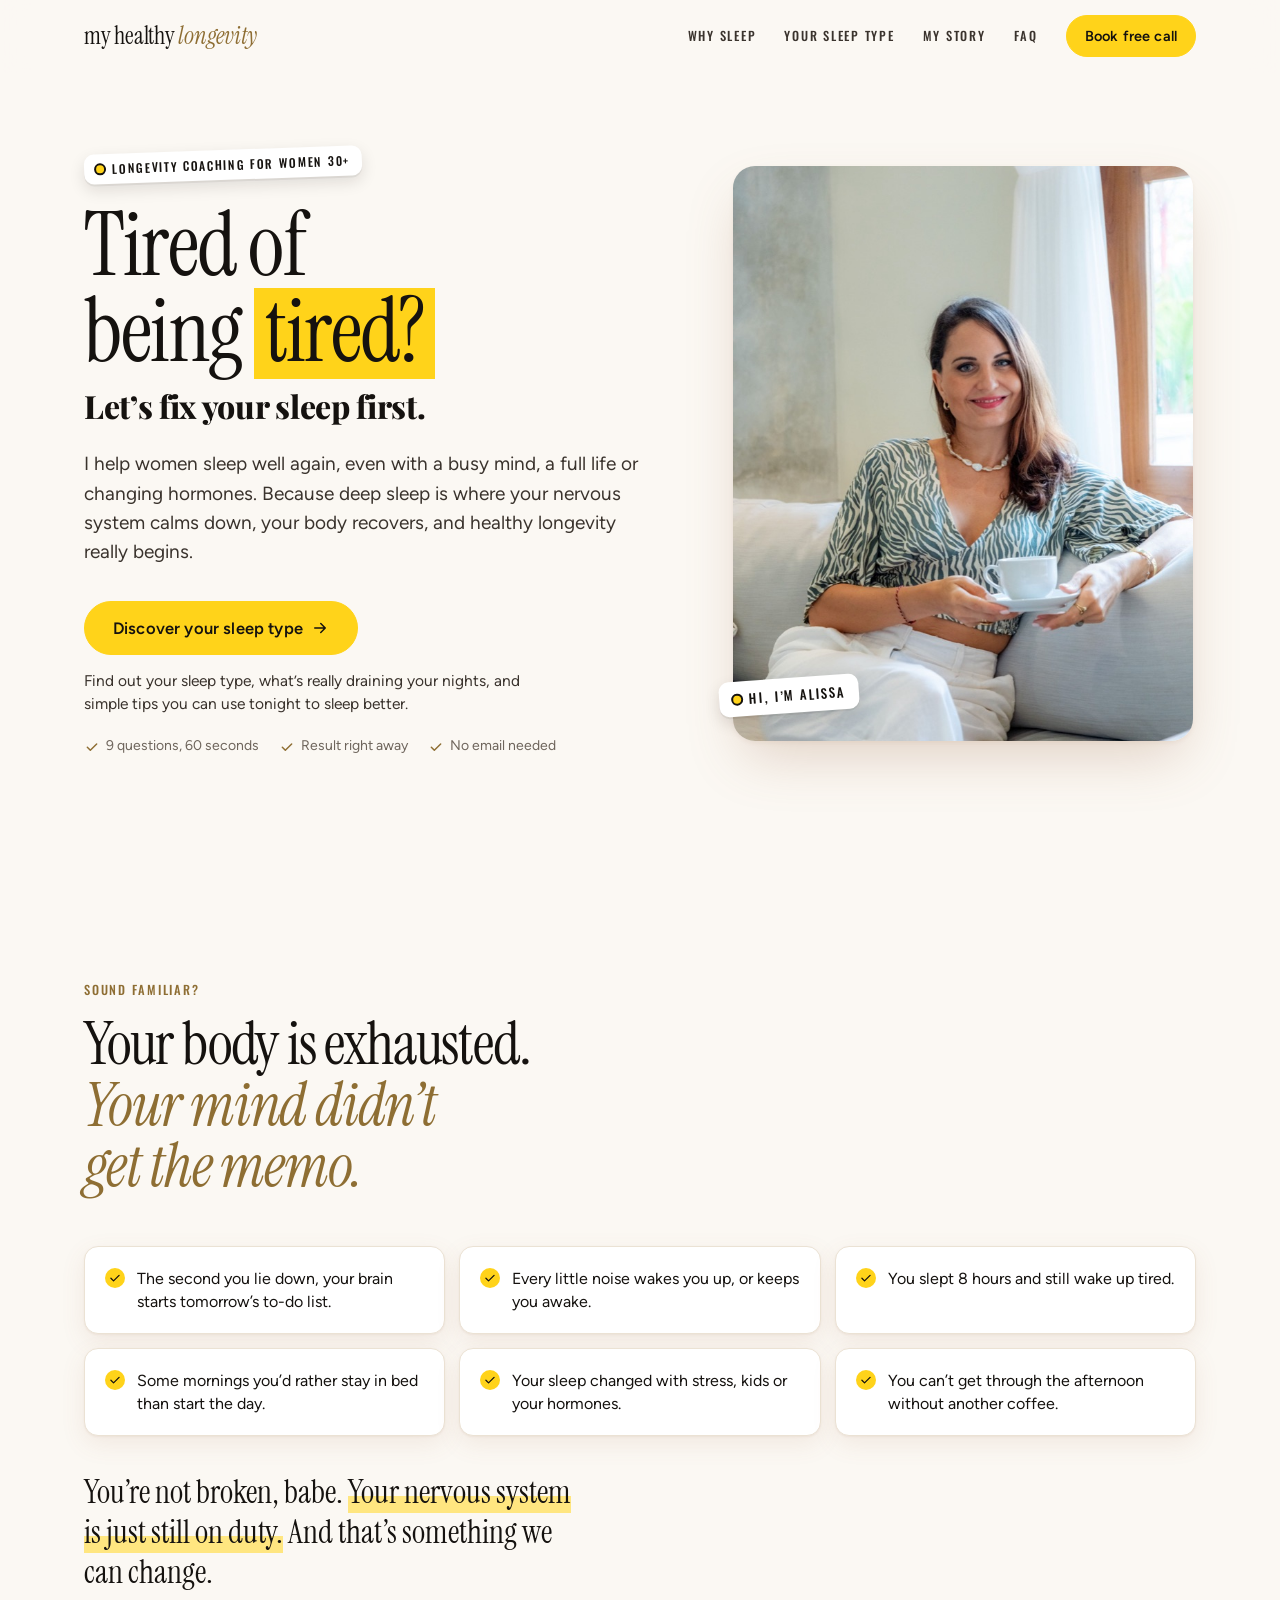
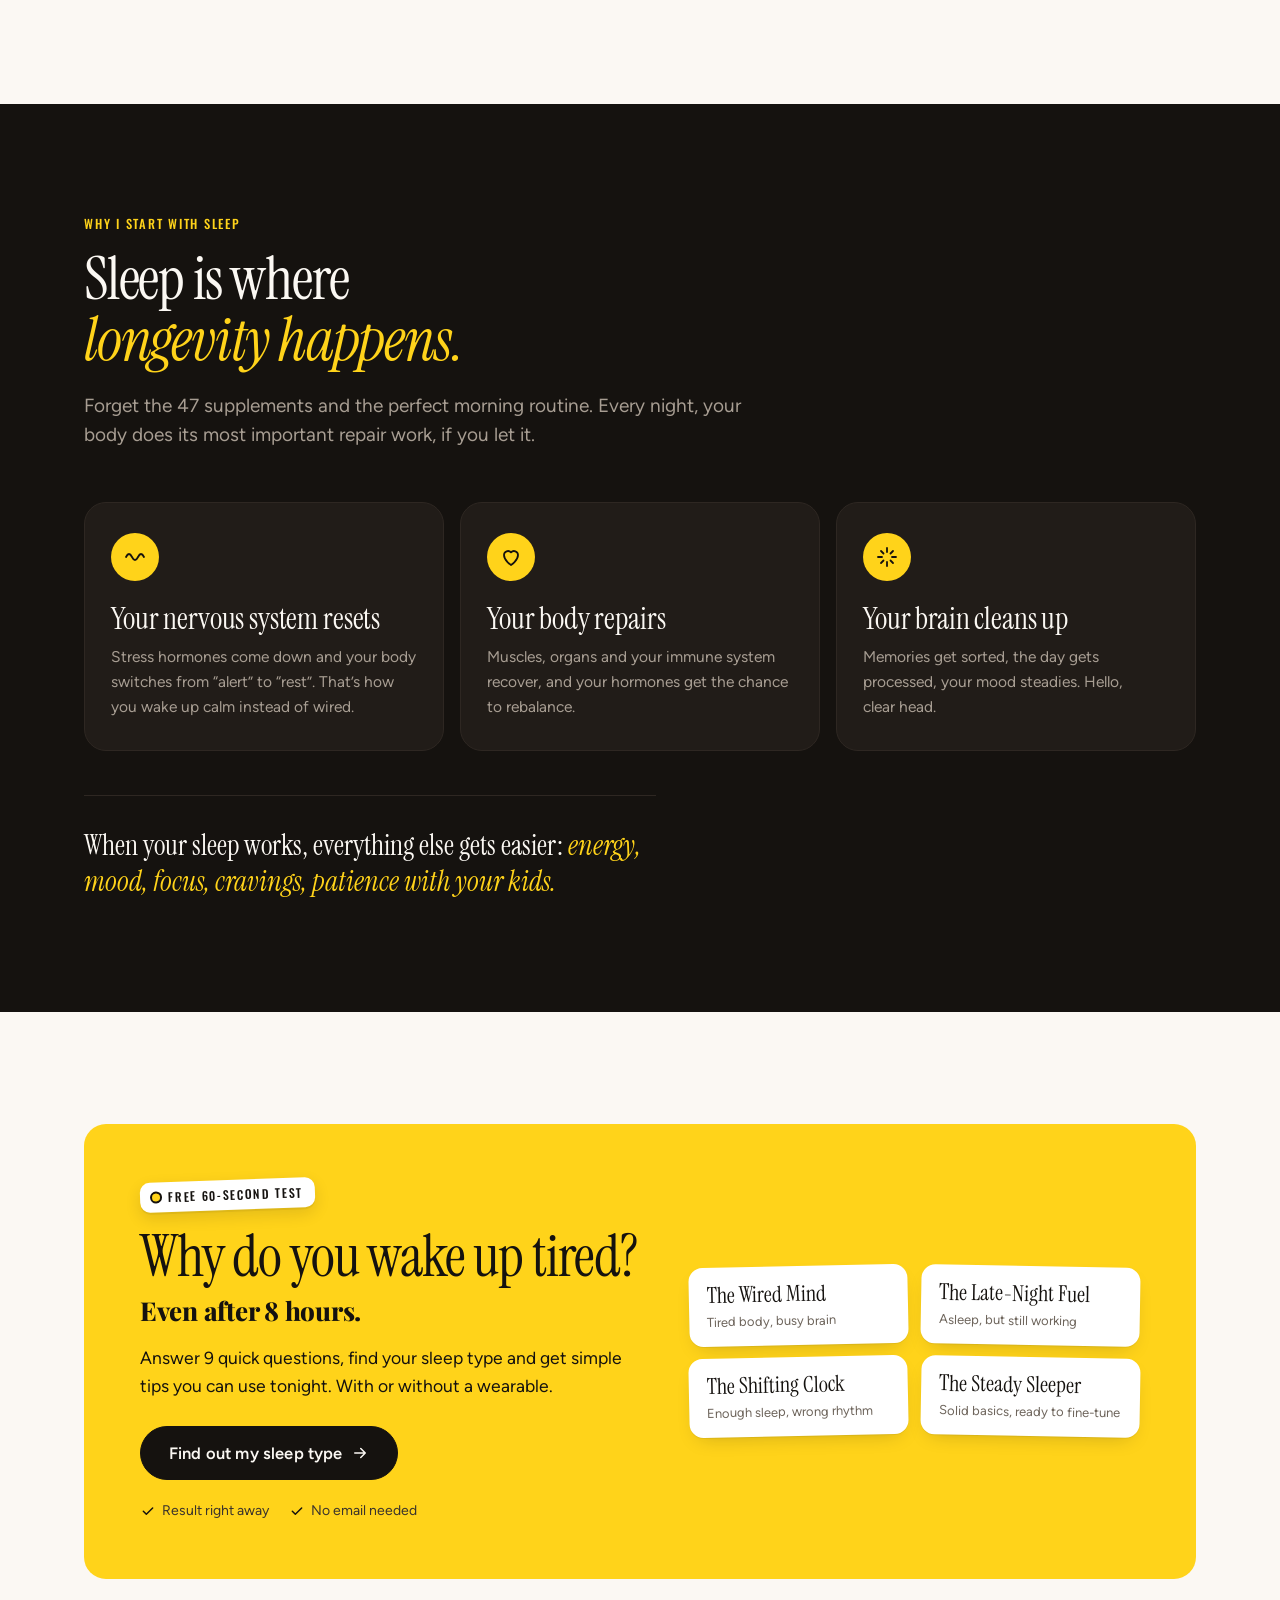
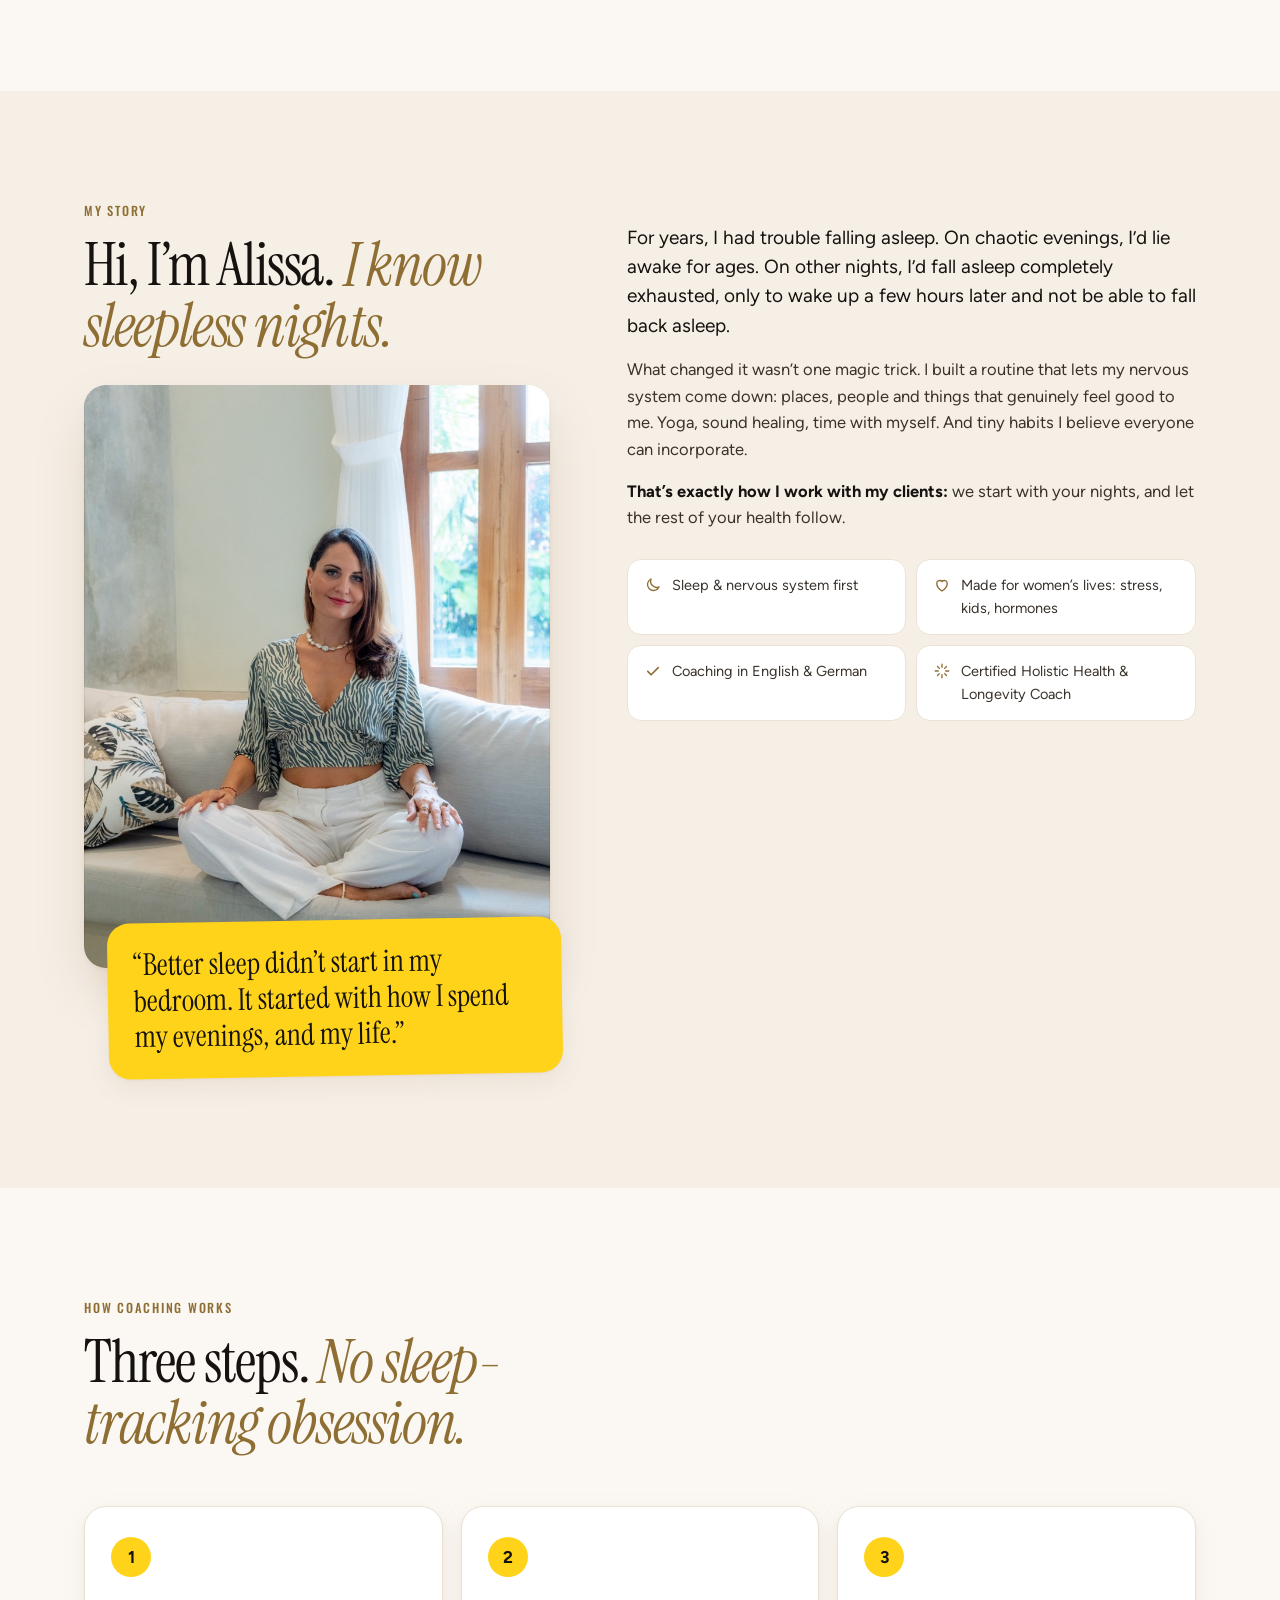
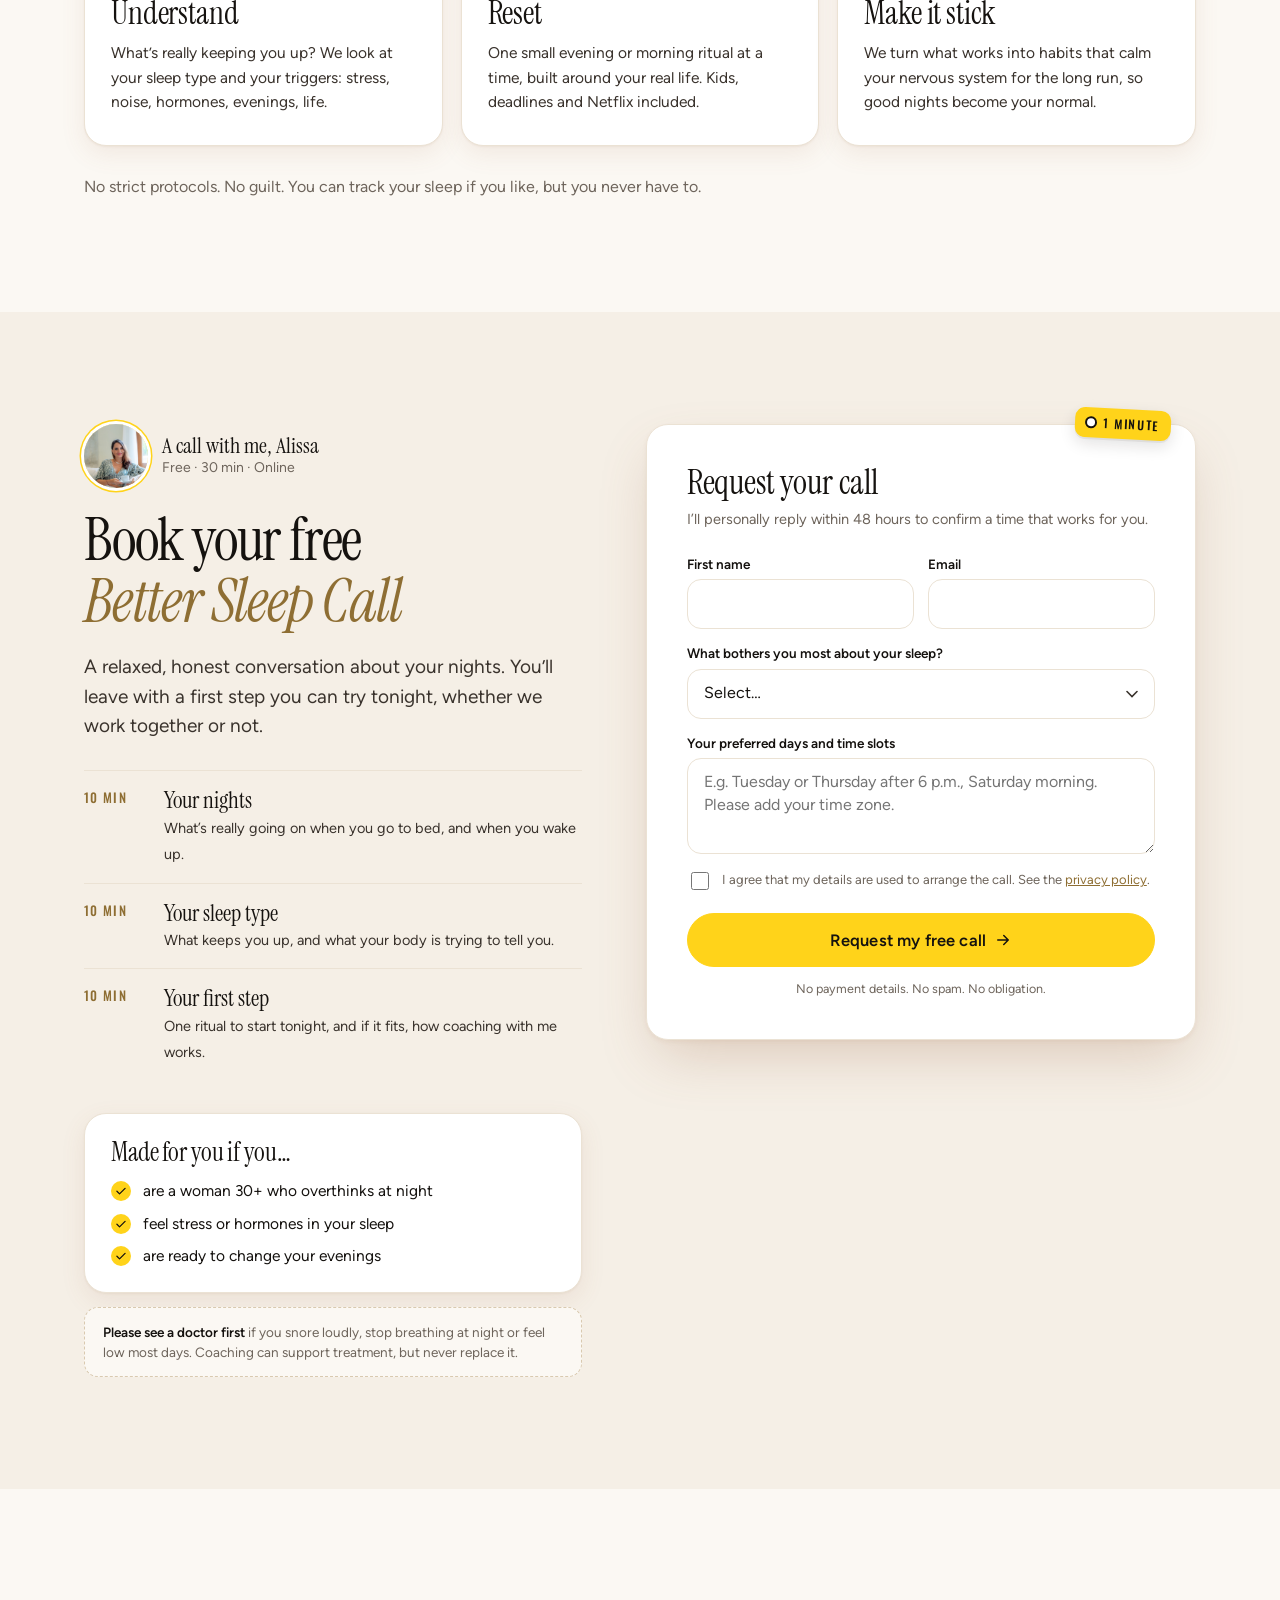
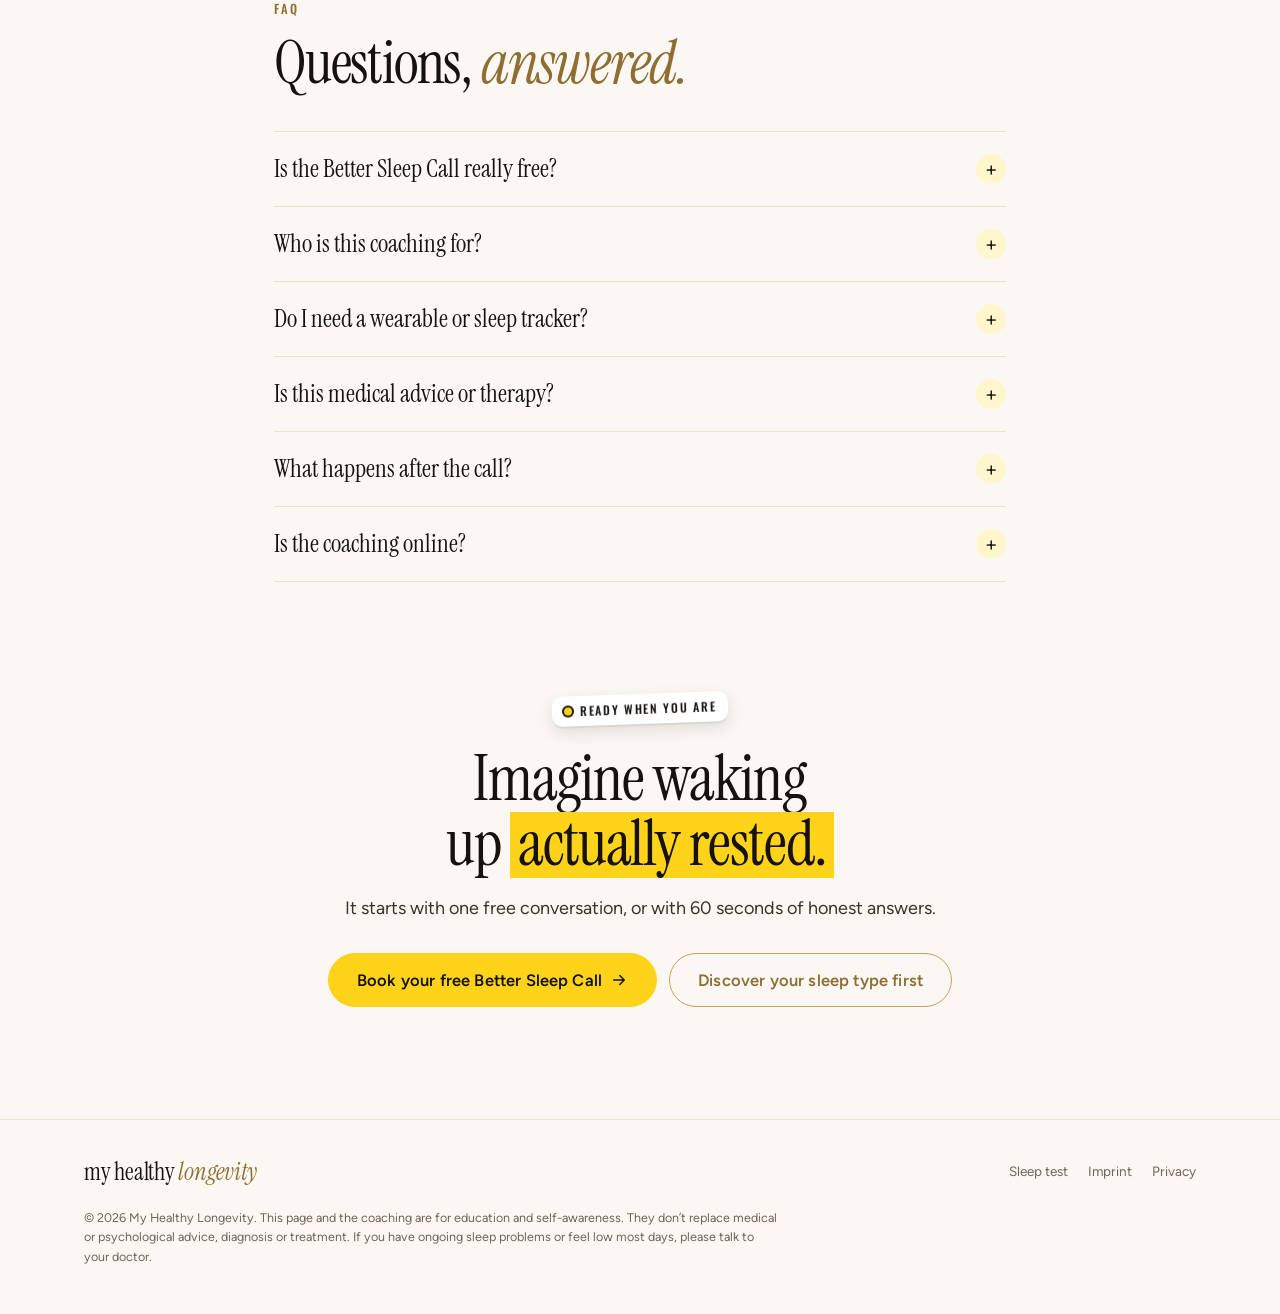
==== index.html @ 7316b8b3 "MHL landing page, sleep quiz and sleep resets Co-Authored-By: Claude Opus 5.5 <noreply@anthropic.com" ====
<!doctype html>
<html lang="en" class="no-js">
<head>
<meta charset="utf-8">
<meta name="viewport" content="width=device-width, initial-scale=1">
<title>Longevity Coaching for Women, Starting with Sleep | My Healthy Longevity</title>
<meta name="description" content="Longevity coaching for women 30+ who overthink, juggle too much or feel their hormones shifting. Calm your nervous system, sleep better, live longer. Book your free 30-minute Better Sleep Call.">
<meta property="og:title" content="Tired of being tired? | My Healthy Longevity">
<meta property="og:description" content="Longevity coaching for women 30+, starting with your sleep. Book your free Better Sleep Call or take the 60-second sleep test.">
<meta property="og:type" content="website">
<meta property="og:image" content="assets/quiz/alissa.jpg">
<meta name="theme-color" content="#FBF8F3">
<link rel="icon" type="image/png" href="assets/favicon-koralle.png">
<link rel="preload" href="assets/quiz/fonts/instrument-serif-latin-400-normal.woff2" as="font" type="font/woff2" crossorigin>
<link rel="preload" href="assets/quiz/fonts/figtree-latin-wght-normal.woff2" as="font" type="font/woff2" crossorigin>
<link rel="stylesheet" href="assets/styles.css?v=8">
<script>document.documentElement.classList.remove('no-js')</script>
</head>
<body>

<!-- Icon sprite -->
<svg width="0" height="0" style="position:absolute" aria-hidden="true">
  <symbol id="i-arrow" viewBox="0 0 24 24"><path d="M5 12h14M13 6l6 6-6 6" fill="none" stroke="currentColor" stroke-width="2" stroke-linecap="round" stroke-linejoin="round"/></symbol>
  <symbol id="i-check" viewBox="0 0 24 24"><path d="M5 12.5l4.5 4.5L19 7.5" fill="none" stroke="currentColor" stroke-width="2.2" stroke-linecap="round" stroke-linejoin="round"/></symbol>
  <symbol id="i-x" viewBox="0 0 24 24"><path d="M7 7l10 10M17 7L7 17" fill="none" stroke="currentColor" stroke-width="2" stroke-linecap="round"/></symbol>
  <symbol id="i-moon" viewBox="0 0 24 24"><path d="M20 14.5A8 8 0 019.5 4a8 8 0 1010.5 10.5z" fill="none" stroke="currentColor" stroke-width="1.8" stroke-linejoin="round"/></symbol>
  <symbol id="i-wave" viewBox="0 0 24 24"><path d="M3 12c2-4 4-4 6 0s4 4 6 0 4-4 6 0" fill="none" stroke="currentColor" stroke-width="1.8" stroke-linecap="round"/></symbol>
  <symbol id="i-heart" viewBox="0 0 24 24"><path d="M12 20s-7-4.4-7-10a4 4 0 017-2.6A4 4 0 0119 10c0 5.6-7 10-7 10z" fill="none" stroke="currentColor" stroke-width="1.8" stroke-linejoin="round"/></symbol>
  <symbol id="i-spark" viewBox="0 0 24 24"><path d="M12 3v4M12 17v4M3 12h4M17 12h4M6 6l2.5 2.5M15.5 15.5L18 18M18 6l-2.5 2.5M8.5 15.5L6 18" fill="none" stroke="currentColor" stroke-width="1.8" stroke-linecap="round"/></symbol>
</svg>

<a class="skip" href="#main">Skip to content</a>

<header class="header" id="top">
  <div class="container header-inner">
    <a class="wordmark" href="#top">my healthy <em>longevity</em></a>
    <nav class="nav" aria-label="Main">
      <a class="navlink" href="#why-sleep">Why sleep</a>
      <a class="navlink" href="#sleep-test">Your sleep type</a>
      <a class="navlink" href="#about">My story</a>
      <a class="navlink" href="#faq">FAQ</a>
      <a class="btn btn-accent btn-sm" href="#better-sleep-call">Book free call</a>
    </nav>
  </div>
</header>

<main id="main">

  <!-- ================= HERO ================= -->
  <section class="hero">
    <div class="container hero-grid">
      <div>
        <span class="sticker"><span class="dot" aria-hidden="true"></span>Longevity coaching for women 30+</span>
        <h1>Tired of being <span class="mark">tired?</span>
          <span class="aside">Let’s fix your sleep first.</span></h1>
        <p class="hero-sub">I help women sleep well again, even with a busy mind, a full life or changing hormones. Because deep sleep is where your nervous system calms down, your body recovers, and healthy longevity really begins.</p>
        <div class="hero-ctas">
          <a class="btn btn-accent" href="sleep-quiz.html" data-cta="hero-quiz">Discover your sleep type
            <svg aria-hidden="true"><use href="#i-arrow"/></svg></a>
        </div>
        <p class="hero-gets">Find out your sleep type, what’s really draining your nights, and simple tips you can use tonight to sleep better.</p>
        <div class="hero-meta">
          <span><svg aria-hidden="true"><use href="#i-check"/></svg>9 questions, 60 seconds</span>
          <span><svg aria-hidden="true"><use href="#i-check"/></svg>Result right away</span>
          <span><svg aria-hidden="true"><use href="#i-check"/></svg>No email needed</span>
        </div>
      </div>
      <figure class="hero-photo">
        <img src="assets/quiz/alissa.jpg" alt="Alissa, longevity coach, smiling on a sofa with a cup of coffee" width="666" height="1000">
        <span class="sticker"><span class="dot" aria-hidden="true"></span>Hi, I’m Alissa</span>
      </figure>
    </div>
  </section>

  <!-- ================= SOUND FAMILIAR ================= -->
  <section class="section familiar-section">
    <div class="container">
      <span class="kicker">Sound familiar?</span>
      <h2 class="section-title reveal">Your body is exhausted. <em>Your mind didn’t get the memo.</em></h2>
      <ul class="familiar">
        <li class="reveal"><svg aria-hidden="true"><use href="#i-check"/></svg>The second you lie down, your brain starts tomorrow’s to-do list.</li>
        <li class="reveal"><svg aria-hidden="true"><use href="#i-check"/></svg>Every little noise wakes you up, or keeps you awake.</li>
        <li class="reveal"><svg aria-hidden="true"><use href="#i-check"/></svg>You slept 8 hours and still wake up tired.</li>
        <li class="reveal"><svg aria-hidden="true"><use href="#i-check"/></svg>Some mornings you’d rather stay in bed than start the day.</li>
        <li class="reveal"><svg aria-hidden="true"><use href="#i-check"/></svg>Your sleep changed with stress, kids or your hormones.</li>
        <li class="reveal"><svg aria-hidden="true"><use href="#i-check"/></svg>You can’t get through the afternoon without another coffee.</li>
      </ul>
      <p class="familiar-note reveal">You’re not broken, babe. <strong>Your nervous system is just still on duty.</strong> And that’s something we can change.</p>
    </div>
  </section>

  <!-- ================= WHY SLEEP ================= -->
  <section class="section method" id="why-sleep">
    <div class="container">
      <span class="kicker">Why I start with sleep</span>
      <h2 class="section-title reveal">Sleep is where <em>longevity happens.</em></h2>
      <p class="section-lead reveal">Forget the 47 supplements and the perfect morning routine. Every night, your body does its most important repair work, if you let it.</p>
      <div class="why-grid">
        <div class="why reveal">
          <div class="why-icon"><svg aria-hidden="true"><use href="#i-wave"/></svg></div>
          <h3>Your nervous system resets</h3>
          <p>Stress hormones come down and your body switches from “alert” to “rest”. That’s how you wake up calm instead of wired.</p>
        </div>
        <div class="why reveal">
          <div class="why-icon"><svg aria-hidden="true"><use href="#i-heart"/></svg></div>
          <h3>Your body repairs</h3>
          <p>Muscles, organs and your immune system recover, and your hormones get the chance to rebalance.</p>
        </div>
        <div class="why reveal">
          <div class="why-icon"><svg aria-hidden="true"><use href="#i-spark"/></svg></div>
          <h3>Your brain cleans up</h3>
          <p>Memories get sorted, the day gets processed, your mood steadies. Hello, clear head.</p>
        </div>
      </div>
      <p class="why-foot reveal">When your sleep works, everything else gets easier: <span>energy, mood, focus, cravings, patience with your kids.</span></p>
    </div>
  </section>

  <!-- ================= SLEEP TEST ================= -->
  <section class="section quiz-band" id="sleep-test">
    <div class="container">
      <div class="quiz-card reveal">
        <div>
          <span class="sticker"><span class="dot" aria-hidden="true"></span>Free 60-second test</span>
          <h2>Why do you wake up tired?
            <span class="aside">Even after 8 hours.</span></h2>
          <p class="lead">Answer 9 quick questions, find your sleep type and get simple tips you can use tonight. With or without a wearable.</p>
          <div class="hero-ctas">
            <a class="btn" href="sleep-quiz.html" data-cta="landing-quiz">Find out my sleep type
              <svg aria-hidden="true"><use href="#i-arrow"/></svg></a>
          </div>
          <div class="hero-meta">
            <span><svg aria-hidden="true"><use href="#i-check"/></svg>Result right away</span>
            <span><svg aria-hidden="true"><use href="#i-check"/></svg>No email needed</span>
          </div>
        </div>
        <div class="quiz-types" aria-label="The four sleep types">
          <div>The Wired Mind<small>Tired body, busy brain</small></div>
          <div>The Late-Night Fuel<small>Asleep, but still working</small></div>
          <div>The Shifting Clock<small>Enough sleep, wrong rhythm</small></div>
          <div>The Steady Sleeper<small>Solid basics, ready to fine-tune</small></div>
        </div>
      </div>
    </div>
  </section>

  <!-- ================= STORY ================= -->
  <section class="section about" id="about">
    <div class="container story-grid">
      <div class="story-head reveal">
        <span class="kicker">My story</span>
        <h2 class="section-title">Hi, I’m Alissa. <em>I know sleepless nights.</em></h2>
        <figure class="story-photo">
          <img src="assets/quiz/alissa-sofa.jpg" alt="Alissa sitting cross-legged on a light sofa by the window" width="800" height="1200" loading="lazy">
        </figure>
        <blockquote class="story-quote">“Better sleep didn’t start in my bedroom. It started with how I spend my evenings, and my life.”</blockquote>
      </div>
      <div class="story-body reveal">
        <p class="lead">For years, I had trouble falling asleep. On chaotic evenings, I’d lie awake for ages. On other nights, I’d fall asleep completely exhausted, only to wake up a few hours later and not be able to fall back asleep.</p>
        <p>What changed it wasn’t one magic trick. I built a routine that lets my nervous system come down: places, people and things that genuinely feel good to me. Yoga, sound healing, time with myself. And tiny habits I believe everyone can incorporate.</p>
        <p><strong>That’s exactly how I work with my clients:</strong> we start with your nights, and let the rest of your health follow.</p>
        <ul class="creds">
          <li><svg aria-hidden="true"><use href="#i-moon"/></svg>Sleep &amp; nervous system first</li>
          <li><svg aria-hidden="true"><use href="#i-heart"/></svg>Made for women’s lives: stress, kids, hormones</li>
          <li><svg aria-hidden="true"><use href="#i-check"/></svg>Coaching in English &amp; German</li>
          <li><svg aria-hidden="true"><use href="#i-spark"/></svg>Certified Holistic Health &amp; Longevity Coach</li>
        </ul>
      </div>
    </div>
  </section>

  <!-- ================= HOW IT WORKS ================= -->
  <section class="section" id="how">
    <div class="container">
      <span class="kicker">How coaching works</span>
      <h2 class="section-title reveal">Three steps. <em>No sleep-tracking obsession.</em></h2>
      <div class="how-grid">
        <div class="how reveal">
          <span class="how-num">1</span>
          <h3>Understand</h3>
          <p>What’s really keeping you up? We look at your sleep type and your triggers: stress, noise, hormones, evenings, life.</p>
        </div>
        <div class="how reveal">
          <span class="how-num">2</span>
          <h3>Reset</h3>
          <p>One small evening or morning ritual at a time, built around your real life. Kids, deadlines and Netflix included.</p>
        </div>
        <div class="how reveal">
          <span class="how-num">3</span>
          <h3>Make it stick</h3>
          <p>We turn what works into habits that calm your nervous system for the long run, so good nights become your normal.</p>
        </div>
      </div>
      <p class="how-note reveal">No strict protocols. No guilt. You can track your sleep if you like, but you never have to.</p>
    </div>
  </section>

  <!-- ================= BETTER SLEEP CALL ================= -->
  <section class="section call" id="better-sleep-call">
    <div class="container call-grid">
      <div>
        <div class="call-host">
          <img src="assets/quiz/alissa.jpg" alt="" width="64" height="64" loading="lazy">
          <span><b>A call with me, Alissa</b>Free · 30 min · Online</span>
        </div>
        <h2 class="section-title">Book your free <em>Better Sleep Call</em></h2>
        <p class="section-lead">A relaxed, honest conversation about your nights. You’ll leave with a first step you can try tonight, whether we work together or not.</p>

        <ol class="agenda">
          <li><b>10 min</b><div><strong>Your nights</strong><span>What’s really going on when you go to bed, and when you wake up.</span></div></li>
          <li><b>10 min</b><div><strong>Your sleep type</strong><span>What keeps you up, and what your body is trying to tell you.</span></div></li>
          <li><b>10 min</b><div><strong>Your first step</strong><span>One ritual to start tonight, and if it fits, how coaching with me works.</span></div></li>
        </ol>

        <div class="fit">
          <div class="fit-card">
            <h4>Made for you if you…</h4>
            <ul>
              <li><svg aria-hidden="true"><use href="#i-check"/></svg>are a woman 30+ who overthinks at night</li>
              <li><svg aria-hidden="true"><use href="#i-check"/></svg>feel stress or hormones in your sleep</li>
              <li><svg aria-hidden="true"><use href="#i-check"/></svg>are ready to change your evenings</li>
            </ul>
          </div>
          <p class="fit-note"><strong>Please see a doctor first</strong> if you snore loudly, stop breathing at night or feel low most days. Coaching can support treatment, but never replace it.</p>
        </div>
      </div>

      <div class="form-card">
        <span class="sticker"><span class="dot" aria-hidden="true"></span>1 minute</span>
        <h3>Request your call</h3>
        <p>I’ll personally reply within 48 hours to confirm a time that works for you.</p>
        <form name="better-sleep-call" method="POST" action="thanks.html" data-netlify="true" netlify-honeypot="bot-field" id="call-form">
          <input type="hidden" name="form-name" value="better-sleep-call">
          <p class="hp"><label>Don’t fill this out: <input name="bot-field"></label></p>
          <div class="row2">
            <div class="field"><label for="cf-name">First name</label><input id="cf-name" type="text" name="name" autocomplete="given-name" required></div>
            <div class="field"><label for="cf-email">Email</label><input id="cf-email" type="email" name="email" autocomplete="email" required></div>
          </div>
          <div class="field">
            <label for="cf-issue">What bothers you most about your sleep?</label>
            <select id="cf-issue" name="sleep_issue" required>
              <option value="" disabled selected>Select…</option>
              <option>My mind won’t switch off</option>
              <option>It takes me ages to fall asleep</option>
              <option>I wake up at night</option>
              <option>Noises wake me up</option>
              <option>I sleep a lot but still feel tired</option>
              <option>My sleep changed with my hormones</option>
              <option>Something else</option>
            </select>
          </div>
          <div class="field sleep-type-field" id="cf-type-wrap" hidden>
            <label for="cf-type">Your sleep type (from the test)</label>
            <input id="cf-type" type="text" name="sleep_type" readonly>
          </div>
          <div class="field">
            <label for="cf-times">Your preferred days and time slots</label>
            <textarea id="cf-times" name="preferred_times" rows="3" required placeholder="E.g. Tuesday or Thursday after 6 p.m., Saturday morning. Please add your time zone."></textarea>
          </div>
          <label class="consent"><input type="checkbox" name="privacy" required>
            <span>I agree that my details are used to arrange the call. See the <a href="https://YOUR-DOMAIN/datenschutz.html" target="_blank" rel="noopener">privacy policy</a>.</span></label>
          <button class="btn btn-accent" type="submit" data-cta="form-submit">Request my free call
            <svg aria-hidden="true"><use href="#i-arrow"/></svg></button>
          <p class="form-note">No payment details. No spam. No obligation.</p>
        </form>
      </div>
    </div>
  </section>

  <!-- ================= FAQ ================= -->
  <section class="section" id="faq">
    <div class="container narrow">
      <span class="kicker">FAQ</span>
      <h2 class="section-title">Questions, <em>answered.</em></h2>
      <div class="faq-list">
        <details>
          <summary>Is the Better Sleep Call really free?</summary>
          <p>Yes. 30 minutes, free and without obligation. It’s for both of us to see whether working together makes sense. Either way, you’ll leave with a first step for tonight.</p>
        </details>
        <details>
          <summary>Who is this coaching for?</summary>
          <p>For women 30+ whose sleep suffers from overthinking, stress, a full life with kids and work, or changing hormones, for example in perimenopause. If you lie awake, wake up tired or can’t switch off, you’re in the right place.</p>
        </details>
        <details>
          <summary>Do I need a wearable or sleep tracker?</summary>
          <p>No. If you already track your sleep, we can use that data. If not, how you feel in the morning is all we need.</p>
        </details>
        <details>
          <summary>Is this medical advice or therapy?</summary>
          <p>No. I’m a coach, not a doctor or therapist. If you snore loudly or stop breathing at night, have slept badly at least 3 nights a week for 3 months, or feel low most days, please talk to a doctor first. Coaching can complement treatment, but never replace it.</p>
        </details>
        <details>
          <summary>What happens after the call?</summary>
          <p>If we’re a good fit, I’ll send you a proposal for a coaching program tailored to you, including duration, rhythm and price. You decide in your own time.</p>
        </details>
        <details>
          <summary>Is the coaching online?</summary>
          <p>Yes, all sessions take place via video call, so you can join from anywhere. Coaching is available in English and German.</p>
        </details>
      </div>
    </div>
  </section>

  <!-- ================= FINAL CTA ================= -->
  <section class="section final" style="padding-top:0">
    <div class="container">
      <span class="sticker"><span class="dot" aria-hidden="true"></span>Ready when you are</span>
      <h2>Imagine waking up <span class="mark">actually rested.</span></h2>
      <p>It starts with one free conversation, or with 60 seconds of honest answers.</p>
      <div class="hero-ctas">
        <a class="btn btn-accent" href="#better-sleep-call" data-cta="final-call">Book your free Better Sleep Call
          <svg aria-hidden="true"><use href="#i-arrow"/></svg></a>
        <a class="btn btn-ghost" href="sleep-quiz.html" data-cta="final-quiz">Discover your sleep type first</a>
      </div>
    </div>
  </section>
</main>

<footer class="footer">
  <div class="container">
    <div class="footer-inner">
      <a class="wordmark" href="#top">my healthy <em>longevity</em></a>
      <nav aria-label="Legal">
        <a href="sleep-quiz.html">Sleep test</a>
        <a href="https://YOUR-DOMAIN/impressum.html">Imprint</a>
        <a href="https://YOUR-DOMAIN/datenschutz.html">Privacy</a>
      </nav>
    </div>
    <p class="disclaimer">© <span id="year">2026</span> My Healthy Longevity. This page and the coaching are for education and self-awareness. They don’t replace medical or psychological advice, diagnosis or treatment. If you have ongoing sleep problems or feel low most days, please talk to your doctor.</p>
  </div>
</footer>

<div class="mobile-cta" id="mobile-cta">
  <a class="btn btn-accent" href="#better-sleep-call" data-cta="mobile-sticky">Book your free Better Sleep Call</a>
</div>

<script src="assets/main.js?v=3" defer></script>
</body>
</html>
---- assets/styles.css ----
/* My Healthy Longevity – Coaching landing page
   Tokens from the My Healthy Longevity design system (sunshine / linen / ink / gold),
   same as the sleep quiz. Fonts are self-hosted (no Google request). */

@font-face{font-family:'Figtree';src:url('quiz/fonts/figtree-latin-wght-normal.woff2') format('woff2');font-weight:300 900;font-style:normal;font-display:swap}
@font-face{font-family:'Figtree';src:url('quiz/fonts/figtree-latin-wght-italic.woff2') format('woff2');font-weight:300 900;font-style:italic;font-display:swap}
@font-face{font-family:'Instrument Serif';src:url('quiz/fonts/instrument-serif-latin-400-normal.woff2') format('woff2');font-weight:400;font-style:normal;font-display:swap}
@font-face{font-family:'Instrument Serif';src:url('quiz/fonts/instrument-serif-latin-400-italic.woff2') format('woff2');font-weight:400;font-style:italic;font-display:swap}
@font-face{font-family:'Playfair Display';src:url('quiz/fonts/playfair-display-latin-800-normal.woff2') format('woff2');font-weight:800;font-style:normal;font-display:swap}
@font-face{font-family:'Oswald';src:url('quiz/fonts/oswald-latin-wght-normal.woff2') format('woff2');font-weight:200 700;font-style:normal;font-display:swap}

:root{
  color-scheme:light;
  --sunshine-100:#FFF6CC;--sunshine-300:#FFE680;--sunshine-500:#FFD31A;--sunshine-700:#C99A00;
  --linen-0:#FFFFFF;--linen-50:#FBF8F3;--linen-100:#F5EFE6;--linen-200:#EBE2D4;--sand-300:#D9C9AF;
  --gold-300:#E3CB93;--gold-500:#C6A15B;--gold-700:#8E6E33;
  --palm-100:#E2EBDD;--palm-700:#24432A;
  --ink-900:#15120F;--ink-700:#3A332D;--ink-500:#6E655C;--ink-300:#A79D92;
  --terracotta-100:#F8E3DE;--terracotta-500:#C2412D;

  --font-elegant:'Instrument Serif',Didot,'Times New Roman',serif;
  --font-statement:'Playfair Display',Georgia,serif;
  --font-sans:'Figtree','Helvetica Neue',Arial,sans-serif;
  --font-label:'Oswald','Arial Narrow',sans-serif;

  --radius-sticker:10px;--radius-md:14px;--radius-lg:22px;--radius-pill:999px;
  --shadow-sticker:0 2px 0 rgba(21,18,15,.06),0 6px 16px rgba(21,18,15,.12);
  --shadow-soft:0 1px 2px rgba(154,100,68,.08),0 8px 24px rgba(154,100,68,.10);
  --shadow-lift:0 2px 4px rgba(154,100,68,.08),0 24px 56px -12px rgba(154,100,68,.28);
  --ease-out:cubic-bezier(.22,.8,.3,1);
  --ease-pop:cubic-bezier(.34,1.56,.64,1);

  --container:1160px;
  --gutter:24px;
  --section-y:clamp(64px,9vw,112px);
}

*,*::before,*::after{box-sizing:border-box}
html{scroll-behavior:smooth;scroll-padding-top:84px;-webkit-text-size-adjust:100%}
@media (prefers-reduced-motion:reduce){html{scroll-behavior:auto}*{transition:none!important;animation:none!important}}
body{margin:0;background:var(--linen-50);color:var(--ink-700);font:400 16.5px/1.6 var(--font-sans);-webkit-font-smoothing:antialiased;overflow-x:hidden}
img{max-width:100%;display:block}
a{color:inherit}
h1,h2,h3,h4{margin:0;color:var(--ink-900);text-wrap:balance}
h1,h2{font-family:var(--font-elegant);font-weight:400;letter-spacing:-.02em}
h3,h4{font-family:var(--font-sans);font-weight:700;letter-spacing:-.005em}
p{margin:0;text-wrap:pretty}
::selection{background:var(--sunshine-300);color:var(--ink-900)}
:focus-visible{outline:2px solid var(--gold-500);outline-offset:3px;border-radius:6px}
[hidden]{display:none!important}

.container{max-width:var(--container);margin:0 auto;padding:0 var(--gutter)}
.narrow{max-width:780px}
.section{padding:var(--section-y) 0}
.kicker{display:block;font:500 12.5px/1.3 var(--font-label);letter-spacing:.14em;text-transform:uppercase;color:var(--gold-700);margin-bottom:16px}
.section-title{font-size:clamp(38px,5vw,60px);line-height:1.02;max-width:18ch}
.section-title em{color:var(--gold-700)}
.section-lead{font-size:19px;line-height:1.55;max-width:56ch;margin-top:20px}
.mark{background:linear-gradient(transparent 12%,var(--sunshine-500) 12%,var(--sunshine-500) 92%,transparent 92%);padding:0 .12em;-webkit-box-decoration-break:clone;box-decoration-break:clone}
.skip{position:absolute;left:-9999px}
.skip:focus{left:16px;top:16px;z-index:100;background:var(--linen-0);padding:8px 14px;border-radius:var(--radius-pill)}

/* Sticker label */
.sticker{display:inline-flex;align-items:center;gap:8px;background:var(--linen-0);color:var(--ink-900);font:500 12px/1 var(--font-label);letter-spacing:.14em;text-transform:uppercase;padding:9px 12px;border-radius:var(--radius-sticker);box-shadow:var(--shadow-sticker);transform:rotate(-2deg);margin-bottom:22px}
.sticker .dot{width:8px;height:8px;border-radius:50%;background:var(--sunshine-500);box-shadow:0 0 0 2px var(--ink-900)}

/* ---------- Buttons ---------- */
.btn{display:inline-flex;align-items:center;justify-content:center;gap:8px;min-height:54px;padding:0 28px;border-radius:var(--radius-pill);border:1.5px solid var(--ink-900);background:var(--ink-900);color:var(--linen-50);font:600 16.5px/1 var(--font-sans);letter-spacing:.01em;text-decoration:none;cursor:pointer;white-space:nowrap;transition:background .14s var(--ease-out),transform .14s var(--ease-pop),border-color .14s,color .14s}
.btn:hover{background:var(--ink-700);border-color:var(--ink-700);color:var(--linen-50)}
.btn:active{transform:scale(.97)}
.btn svg{width:18px;height:18px;flex:none}
.btn-accent{background:var(--sunshine-500);border-color:var(--sunshine-500);color:var(--ink-900)}
.btn-accent:hover{background:var(--sunshine-300);border-color:var(--sunshine-300);color:var(--ink-900)}
.btn-ink{background:var(--ink-900);color:var(--linen-50)}
.btn-ghost,.btn-luxe{background:transparent;border-color:var(--gold-500);color:var(--gold-700)}
.btn-ghost:hover,.btn-luxe:hover{background:var(--sunshine-100);border-color:var(--gold-500);color:var(--gold-700)}
.btn-sm{min-height:42px;padding:0 18px;font-size:14.5px}
.btn[disabled]{opacity:.5;cursor:progress}

/* ---------- Wordmark ---------- */
.wordmark{font:400 24px/1 var(--font-elegant);color:var(--ink-900);text-decoration:none;letter-spacing:-.01em;white-space:nowrap}
.wordmark em{color:var(--gold-700)}

/* ---------- Header ---------- */
.header{position:sticky;top:0;z-index:50;background:rgba(251,248,243,.88);backdrop-filter:saturate(120%) blur(14px);-webkit-backdrop-filter:saturate(120%) blur(14px);border-bottom:1px solid transparent;transition:border-color .2s}
.header.scrolled{border-bottom-color:var(--linen-200)}
.header-inner{display:flex;align-items:center;justify-content:space-between;gap:24px;height:72px}
.nav{display:flex;align-items:center;gap:28px}
.nav a.navlink{font:500 12.5px/1 var(--font-label);letter-spacing:.14em;text-transform:uppercase;text-decoration:none;color:var(--ink-700)}
.nav a.navlink:hover{color:var(--gold-700)}
@media (max-width:900px){.nav a.navlink{display:none}}

/* ---------- Hero ---------- */
.hero{padding:clamp(40px,6vw,88px) 0 var(--section-y)}
.hero-grid{display:grid;grid-template-columns:1.1fr .9fr;gap:clamp(40px,6vw,80px);align-items:center}
.hero h1{font-size:clamp(48px,7vw,88px);line-height:.98}
.hero h1 .aside{display:block;margin-top:14px;font:800 clamp(22px,2.6vw,32px)/1.15 var(--font-statement);letter-spacing:-.01em}
.hero-sub{font-size:clamp(17.5px,1.5vw,19px);line-height:1.55;margin-top:24px;max-width:50ch}
.hero-ctas{display:flex;flex-wrap:wrap;gap:12px;margin-top:34px}
.hero-meta{display:flex;flex-wrap:wrap;gap:8px 20px;margin-top:20px;font-size:14px;color:var(--ink-500)}
.hero-meta span{display:inline-flex;align-items:center;gap:6px}
.hero-meta svg{width:16px;height:16px;color:var(--gold-700)}

.hero-gets{margin-top:14px;max-width:46ch;font-size:15.5px;line-height:1.5;color:var(--ink-700)}

/* Readout card */
.readout{background:var(--linen-0);border:1px solid var(--linen-200);border-radius:var(--radius-lg);box-shadow:var(--shadow-lift);padding:26px 28px;position:relative}
.readout-head{display:flex;justify-content:space-between;align-items:center;gap:12px;padding-bottom:14px;border-bottom:1px solid var(--linen-200)}
.readout-head .kicker{margin:0}
.readout-head small{font-size:12.5px;color:var(--ink-500)}
.metric{display:grid;grid-template-columns:1fr auto;gap:2px 16px;padding:15px 0;border-bottom:1px solid var(--linen-200)}
.metric:last-of-type{border-bottom:0}
.metric-name{font:400 23px/1.1 var(--font-elegant);color:var(--ink-900)}
.metric-desc{font-size:13.5px;color:var(--ink-500);grid-column:1}
.metric-val{font:600 15.5px/1.5 var(--font-sans);color:var(--ink-900);text-align:right;font-variant-numeric:tabular-nums}
.chip{grid-column:2;justify-self:end;font:500 11px/1 var(--font-label);letter-spacing:.12em;text-transform:uppercase;padding:5px 9px;border-radius:var(--radius-pill)}
.chip-good{background:var(--palm-100);color:var(--palm-700)}
.chip-watch{background:var(--sunshine-100);color:#7A5E00}
.chip-risk{background:var(--terracotta-100);color:var(--terracotta-500)}
.bar{grid-column:1/-1;height:5px;background:var(--linen-100);border-radius:5px;margin-top:9px;position:relative;overflow:hidden}
.bar i{position:absolute;inset:0 auto 0 0;border-radius:5px}
.readout-foot{margin-top:10px;padding-top:14px;border-top:1px dashed var(--sand-300);font-size:13.5px;color:var(--ink-500);display:flex;gap:10px;align-items:flex-start}
.readout-foot svg{width:18px;height:18px;flex:none;color:var(--gold-700);margin-top:2px}
.readout .sticker{position:absolute;top:-16px;right:22px;margin:0;transform:rotate(3deg)}

/* ---------- Problem ---------- */
.problem-grid{display:grid;grid-template-columns:repeat(3,1fr);gap:20px;margin-top:52px}
.problem{background:var(--linen-0);border:1px solid var(--linen-200);border-radius:var(--radius-lg);box-shadow:var(--shadow-soft);padding:28px}
.problem h3{font:400 27px/1.1 var(--font-elegant);margin-bottom:10px}
.problem p{font-size:15.5px}

/* ---------- Method (ink) ---------- */
.method{background:var(--ink-900);color:var(--ink-300)}
.method h2,.method h3,.method h4{color:var(--linen-50)}
.method .kicker{color:var(--sunshine-500)}
.method .section-title em{color:var(--sunshine-500)}
.method .section-lead{color:var(--ink-300)}
.steps{display:grid;grid-template-columns:repeat(4,1fr);gap:16px;margin-top:56px}
.step{background:#211C18;border:1px solid #2E2722;border-radius:var(--radius-lg);padding:26px 24px}
.step-num{display:inline-flex;align-items:center;gap:10px;font:500 12px/1 var(--font-label);letter-spacing:.14em;color:var(--sunshine-500);margin-bottom:18px}
.step-num b{width:30px;height:30px;border-radius:50%;background:var(--sunshine-500);color:var(--ink-900);display:grid;place-items:center;font:700 14px/1 var(--font-sans);letter-spacing:0}
.step h3{font:400 32px/1.05 var(--font-elegant);margin-bottom:10px}
.step p{font-size:15px}
.step ul{list-style:none;padding:0;margin:18px 0 0;font-size:14px;color:var(--sand-300)}
.step li{padding:7px 0;border-top:1px solid #2E2722;display:flex;gap:8px}
.step li::before{content:"";width:6px;height:6px;border-radius:50%;background:var(--gold-500);margin-top:8px;flex:none}
.principles{display:grid;grid-template-columns:repeat(3,1fr);gap:28px;margin-top:56px;padding-top:44px;border-top:1px solid #2E2722}
.principles h4{font:400 26px/1.1 var(--font-elegant);margin-bottom:8px}
.principles p{font-size:14.5px}

/* ---------- Levers ---------- */
.levers{display:grid;grid-template-columns:repeat(4,1fr);gap:18px;margin-top:52px}
.lever{background:var(--linen-0);border:1px solid var(--linen-200);border-radius:var(--radius-lg);box-shadow:var(--shadow-soft);padding:28px 24px;display:flex;flex-direction:column}
.lever-icon{width:46px;height:46px;border-radius:50%;background:var(--sunshine-100);color:var(--ink-900);display:grid;place-items:center;margin-bottom:18px}
.lever-icon svg{width:22px;height:22px}
.lever h3{font:400 30px/1.05 var(--font-elegant);margin-bottom:8px}
.lever p{font-size:14.5px;margin-bottom:18px}
.lever .markers{margin-top:auto;display:flex;flex-wrap:wrap;gap:6px}
.lever .markers span{font-size:12.5px;padding:5px 11px;background:var(--linen-100);border-radius:var(--radius-pill);color:var(--ink-700)}

/* ---------- Sleep test teaser ---------- */
/* ---------- Hero photo ---------- */
.hero-photo{margin:0;position:relative;justify-self:center;width:100%;max-width:460px}
.hero-photo img{width:100%;height:auto;aspect-ratio:4/5;object-fit:cover;object-position:50% 32%;border-radius:var(--radius-lg);box-shadow:var(--shadow-lift)}
.hero-photo .sticker{position:absolute;left:-14px;bottom:28px;margin:0;transform:rotate(-4deg);font-size:13px;padding:11px 14px}

/* ---------- Sound familiar ---------- */
.familiar{list-style:none;padding:0;margin:48px 0 0;display:grid;grid-template-columns:repeat(3,1fr);gap:14px}
.familiar li{display:flex;gap:12px;align-items:flex-start;background:var(--linen-0);border:1px solid var(--linen-200);border-radius:var(--radius-md);box-shadow:var(--shadow-soft);padding:20px 20px;font-size:16px;line-height:1.45;color:var(--ink-900)}
.familiar svg{width:20px;height:20px;flex:none;margin-top:1px;padding:3px;border-radius:50%;background:var(--sunshine-500);color:var(--ink-900)}
.familiar-note{margin-top:36px;font:400 clamp(24px,2.6vw,32px)/1.25 var(--font-elegant);color:var(--ink-900);max-width:36ch}
.familiar-note strong{font-weight:400;background:linear-gradient(transparent 60%,var(--sunshine-300) 60%)}

/* ---------- Why sleep (ink) ---------- */
.why-grid{display:grid;grid-template-columns:repeat(3,1fr);gap:16px;margin-top:52px}
.why{background:#211C18;border:1px solid #2E2722;border-radius:var(--radius-lg);padding:30px 26px}
.why-icon{width:48px;height:48px;border-radius:50%;background:var(--sunshine-500);color:var(--ink-900);display:grid;place-items:center;margin-bottom:22px}
.why-icon svg{width:24px;height:24px}
.why h3{font:400 30px/1.08 var(--font-elegant);margin-bottom:10px}
.why p{font-size:15.5px}
.why-foot{margin-top:44px;padding-top:32px;border-top:1px solid #2E2722;font:400 clamp(22px,2.4vw,28px)/1.3 var(--font-elegant);color:var(--linen-50);max-width:44ch}
.why-foot span{color:var(--sunshine-500);font-style:italic}

/* ---------- Story ---------- */
.story-grid{display:grid;grid-template-columns:.9fr 1.1fr;gap:clamp(36px,6vw,88px);align-items:start}
.story-head{position:sticky;top:110px}
.story-photo{margin:28px 0 0}
.story-photo img{width:100%;height:auto;aspect-ratio:4/5;object-fit:cover;object-position:50% 45%;border-radius:var(--radius-lg);box-shadow:var(--shadow-lift)}
.story-photo + .story-quote{margin-top:-48px;margin-left:24px;margin-right:-12px;position:relative}
.story-quote{margin:32px 0 0;padding:24px 26px;background:var(--sunshine-500);border-radius:var(--radius-lg);font:400 clamp(24px,2.4vw,30px)/1.2 var(--font-elegant);color:var(--ink-900);transform:rotate(-1deg);box-shadow:var(--shadow-soft)}
.story-body p + p{margin-top:16px}
.story-body .lead{margin-top:0}
.story-body strong{color:var(--ink-900)}

/* ---------- How it works ---------- */
.how-grid{display:grid;grid-template-columns:repeat(3,1fr);gap:18px;margin-top:52px}
.how{background:var(--linen-0);border:1px solid var(--linen-200);border-radius:var(--radius-lg);box-shadow:var(--shadow-soft);padding:30px 26px}
.how-num{display:grid;place-items:center;width:40px;height:40px;border-radius:50%;background:var(--sunshine-500);font:700 17px/1 var(--font-sans);color:var(--ink-900);margin-bottom:20px}
.how h3{font:400 32px/1.05 var(--font-elegant);margin-bottom:10px}
.how p{font-size:15.5px}
.how-note{margin-top:28px;font-size:16px;color:var(--ink-500)}

.sleep-type-field input{background:var(--sunshine-100);border-color:var(--sunshine-300);font-weight:600}
.quiz-card{display:grid;grid-template-columns:1.05fr .95fr;gap:clamp(28px,4vw,56px);align-items:center;background:var(--sunshine-500);border-radius:var(--radius-lg);padding:clamp(28px,4.5vw,56px);position:relative;overflow:hidden}
.quiz-card .sticker{margin-bottom:18px}
.quiz-card h2{font-size:clamp(38px,4.6vw,58px);line-height:1}
.quiz-card h2 .aside{display:block;margin-top:10px;font:800 clamp(20px,2.2vw,26px)/1.15 var(--font-statement);letter-spacing:-.01em}
.quiz-card p.lead{margin-top:18px;font-size:17.5px;color:var(--ink-900);max-width:46ch}
.quiz-card .hero-ctas{margin-top:26px}
.quiz-card .hero-meta{color:var(--ink-700)}
.quiz-card .hero-meta svg{color:var(--ink-900)}
.quiz-types{display:grid;grid-template-columns:1fr 1fr;gap:12px}
.quiz-types div{background:var(--linen-0);border-radius:var(--radius-md);padding:16px 18px;font:400 22px/1.12 var(--font-elegant);color:var(--ink-900);box-shadow:0 1px 0 rgba(21,18,15,.06),0 8px 20px -10px rgba(21,18,15,.25)}
.quiz-types div:nth-child(odd){transform:rotate(-1.2deg)}
.quiz-types div:nth-child(even){transform:rotate(1deg)}
.quiz-types small{display:block;margin-top:5px;font:400 13px/1.35 var(--font-sans);color:var(--ink-500)}

/* ---------- About ---------- */
.about{background:var(--linen-100)}
.about-grid{display:grid;grid-template-columns:.85fr 1.15fr;gap:clamp(40px,6vw,88px);align-items:center}
.portrait{margin:0;position:relative}
.portrait img{width:100%;height:auto;aspect-ratio:4/5;object-fit:cover;object-position:50% 30%;border-radius:var(--radius-lg);box-shadow:var(--shadow-lift)}
.portrait .sticker{position:absolute;left:18px;bottom:0;margin:0;transform:translateY(40%) rotate(-3deg)}
.about .section-title{max-width:none}
.about p + p{margin-top:16px}
.about .lead{font-size:19px;line-height:1.55;color:var(--ink-900);margin-top:20px}
.creds{list-style:none;padding:0;margin:28px 0 0;display:grid;grid-template-columns:1fr 1fr;gap:10px}
.creds li{display:flex;gap:10px;align-items:flex-start;font-size:14.5px;padding:14px 16px;background:var(--linen-0);border:1px solid var(--linen-200);border-radius:var(--radius-md)}
.creds svg{width:18px;height:18px;color:var(--gold-700);flex:none;margin-top:2px}
.todo{background:var(--sunshine-100);outline:1px dashed var(--sunshine-700);padding:0 3px;border-radius:3px}

/* ---------- Discovery Call ---------- */
.call{background:var(--linen-100)}
.call-grid{display:grid;grid-template-columns:.95fr 1.05fr;gap:clamp(40px,5vw,72px);align-items:start}
.call-host{display:flex;align-items:center;gap:14px;margin-bottom:22px}
.call-host img{width:64px;height:64px;border-radius:50%;object-fit:cover;object-position:50% 25%;box-shadow:0 0 0 3px var(--linen-0),0 0 0 4.5px var(--sunshine-500)}
.call-host span{font-size:14px;color:var(--ink-500);line-height:1.4}
.call-host b{display:block;font:400 22px/1.1 var(--font-elegant);color:var(--ink-900)}
.agenda{list-style:none;padding:0;margin:30px 0 0}
.agenda li{display:grid;grid-template-columns:64px 1fr;gap:16px;padding:16px 0;border-top:1px solid var(--linen-200)}
.agenda b{font:500 13px/1.6 var(--font-label);letter-spacing:.1em;text-transform:uppercase;color:var(--gold-700)}
.agenda strong{display:block;font:400 23px/1.15 var(--font-elegant);color:var(--ink-900)}
.agenda span{font-size:14.5px}
.fit{margin-top:32px;display:grid;gap:14px}
.fit-card{background:var(--linen-0);border:1px solid var(--linen-200);border-radius:var(--radius-lg);box-shadow:var(--shadow-soft);padding:24px 26px}
.fit-card h4{font:400 26px/1.1 var(--font-elegant);margin:0 0 14px}
.fit-card ul{list-style:none;padding:0;margin:0;display:grid;gap:10px}
.fit-card li{display:flex;gap:12px;align-items:flex-start;font-size:15.5px;line-height:1.45;color:var(--ink-900)}
.fit-card svg{width:20px;height:20px;flex:none;margin-top:1px;padding:3px;border-radius:50%;background:var(--sunshine-500);color:var(--ink-900)}
.fit-note{background:var(--linen-50);border:1.2px dashed var(--sand-300);border-radius:var(--radius-md);padding:14px 18px;font-size:13.5px;line-height:1.5;color:var(--ink-500)}
.fit-note strong{color:var(--ink-900);font-weight:600}

.form-card{background:var(--linen-0);border:1px solid var(--linen-200);border-radius:var(--radius-lg);padding:clamp(24px,3.5vw,40px);box-shadow:var(--shadow-lift);position:relative}
.form-card > .sticker{position:absolute;top:-16px;right:24px;margin:0;transform:rotate(3deg);background:var(--sunshine-500)}
.form-card > .sticker .dot{background:var(--linen-0)}
.form-card h3{font:400 34px/1.05 var(--font-elegant);margin-bottom:8px}
.form-card > p{font-size:14.5px;color:var(--ink-500);margin-bottom:24px}
.field{display:flex;flex-direction:column;gap:6px;margin-bottom:16px}
.row2{display:grid;grid-template-columns:1fr 1fr;gap:14px}
label,.legend{font:600 13.5px/1.3 var(--font-sans);color:var(--ink-900)}
label .opt{font-weight:400;color:var(--ink-500)}
input[type=text],input[type=email],select,textarea{width:100%;font:400 16px/1.4 var(--font-sans);color:var(--ink-900);background:var(--linen-0);border:1.5px solid var(--linen-200);border-radius:var(--radius-md);padding:12px 16px;min-height:50px;transition:border-color .15s,box-shadow .15s}
select{appearance:none;-webkit-appearance:none;background-image:url("data:image/svg+xml,%3Csvg xmlns='http://www.w3.org/2000/svg' width='12' height='8' viewBox='0 0 12 8'%3E%3Cpath d='M1 1.5l5 5 5-5' fill='none' stroke='%233A332D' stroke-width='1.6' stroke-linecap='round'/%3E%3C/svg%3E");background-repeat:no-repeat;background-position:right 16px center;padding-right:40px}
textarea{min-height:96px;resize:vertical}
input:focus,select:focus,textarea:focus{outline:none;border-color:var(--gold-500);box-shadow:0 0 0 4px rgba(198,161,91,.25)}
fieldset{border:0;padding:0;margin:0 0 16px}
.checks{display:flex;flex-wrap:wrap;gap:8px;margin-top:8px}
.checks label{font:400 14px/1 var(--font-sans);color:var(--ink-700);display:inline-flex;align-items:center;gap:8px;padding:10px 14px;border:1.5px solid var(--linen-200);border-radius:var(--radius-pill);background:var(--linen-0);cursor:pointer;user-select:none;transition:background .14s,border-color .14s}
.checks label:hover{background:var(--sunshine-100)}
.checks input{accent-color:var(--ink-900);margin:0}
.checks label:has(input:checked){border-color:var(--ink-900);background:var(--sunshine-100);color:var(--ink-900)}
.consent{display:flex;gap:10px;align-items:flex-start;font:400 13px/1.5 var(--font-sans);color:var(--ink-500);margin:4px 0 20px}
.consent input{accent-color:var(--ink-900);margin-top:2px;width:18px;height:18px;flex:none}
.consent a{color:var(--gold-700)}
.form-card .btn{width:100%}
.form-note{font-size:12.5px;color:var(--ink-500);text-align:center;margin-top:12px}
.hp{position:absolute;left:-9999px}

/* ---------- Newsletter (ink) ---------- */
.newsletter{background:var(--ink-900);color:var(--ink-300)}
.newsletter-grid{display:grid;grid-template-columns:1fr 440px;gap:56px;align-items:center}
.newsletter h2{color:var(--linen-50);font-size:clamp(34px,4vw,48px);line-height:1.04}
.newsletter h2 em{color:var(--sunshine-500)}
.newsletter .kicker{color:var(--sunshine-500)}
.newsletter p.lead{margin-top:14px;max-width:50ch}
.nl-points{list-style:none;padding:0;margin:20px 0 0;display:flex;flex-wrap:wrap;gap:8px 20px;font-size:14px;color:var(--sand-300)}
.nl-points li::before{content:"✓ ";color:var(--sunshine-500)}
.nl-form .nl-row{display:flex;gap:8px}
.nl-form input[type=email]{background:#221C18;border-color:#3A332D;color:var(--linen-50);border-radius:var(--radius-pill);padding:12px 20px}
.nl-form input[type=email]::placeholder{color:var(--ink-500)}
.nl-form .btn{flex:none}
.nl-form .consent{color:var(--ink-300);margin:14px 0 0}
.nl-form .consent input{accent-color:var(--sunshine-500)}
.nl-form .consent a{color:var(--sunshine-300)}
.nl-msg{margin-top:12px;font-size:14px;min-height:1em}
.nl-msg.ok{color:#B9D9AE}
.nl-msg.err{color:var(--sunshine-300)}

/* ---------- FAQ ---------- */
.faq-list{margin-top:36px;border-top:1px solid var(--linen-200)}
.faq-list details{border-bottom:1px solid var(--linen-200)}
.faq-list summary{list-style:none;cursor:pointer;padding:22px 44px 22px 0;position:relative;font:400 25px/1.2 var(--font-elegant);color:var(--ink-900)}
.faq-list summary::-webkit-details-marker{display:none}
.faq-list summary::after{content:"+";position:absolute;right:0;top:50%;width:30px;height:30px;border-radius:50%;background:var(--sunshine-100);display:grid;place-items:center;font:400 20px/1 var(--font-sans);transform:translateY(-50%);transition:transform .2s var(--ease-pop),background .2s}
.faq-list details[open] summary::after{transform:translateY(-50%) rotate(45deg);background:var(--sunshine-500)}
.faq-list details p{padding:0 0 22px;max-width:64ch}

/* ---------- Final CTA ---------- */
.final{text-align:center}
.final h2{font-size:clamp(40px,5.4vw,64px);line-height:1.02;max-width:16ch;margin:0 auto}
.final p{max-width:50ch;margin:18px auto 30px;font-size:18px}
.final .hero-ctas{justify-content:center;margin-top:0}

/* ---------- Footer ---------- */
.footer{border-top:1px solid var(--linen-200);padding:40px 0 48px;font-size:13.5px;color:var(--ink-500)}
.footer-inner{display:flex;flex-wrap:wrap;justify-content:space-between;gap:24px;align-items:center}
.footer nav{display:flex;gap:20px;flex-wrap:wrap}
.footer a{text-decoration:none}
.footer nav a:hover{color:var(--gold-700)}
.disclaimer{margin-top:24px;font-size:12.5px;max-width:90ch;line-height:1.55}

/* ---------- Mobile sticky CTA ---------- */
.mobile-cta{display:none}
@media (max-width:720px){
  .mobile-cta{display:flex;position:fixed;left:12px;right:12px;bottom:12px;z-index:60;transform:translateY(140%);transition:transform .3s var(--ease-out)}
  .mobile-cta.show{transform:none}
  .mobile-cta .btn{width:100%;box-shadow:0 12px 32px -10px rgba(21,18,15,.45)}
  body{padding-bottom:84px}
}

/* ---------- Reveal ---------- */
.reveal{opacity:0;transform:translateY(10px);transition:opacity .42s var(--ease-out),transform .42s var(--ease-out)}
.reveal.in{opacity:1;transform:none}
.no-js .reveal{opacity:1;transform:none}

/* ---------- Responsive ---------- */
@media (max-width:1020px){
  .steps{grid-template-columns:1fr 1fr}
  .levers{grid-template-columns:1fr 1fr}
  .newsletter-grid,.quiz-card{grid-template-columns:1fr;gap:32px}
  .familiar{grid-template-columns:1fr 1fr}
}
@media (max-width:860px){
  .hero-grid,.about-grid,.call-grid{grid-template-columns:1fr}
  .problem-grid,.principles,.why-grid,.how-grid,.story-grid{grid-template-columns:1fr;gap:16px}
  .story-grid{gap:32px}
  .story-head{position:static}
  .story-photo img{aspect-ratio:1/1;object-position:50% 40%}
  .story-photo + .story-quote{margin-left:12px;margin-right:12px}
  .hero-photo{max-width:400px}
  .hero-photo .sticker{left:12px}
  .principles{gap:24px}
  .portrait{max-width:440px}
  .portrait img{aspect-ratio:1/1}
  .readout{margin-top:12px}
}
@media (max-width:560px){
  :root{--gutter:16px}
  .wordmark{font-size:21px}
  .steps,.levers,.familiar{grid-template-columns:1fr}
  .hero-photo img{aspect-ratio:1/1}
  .hero-ctas .btn{width:100%}
  .row2,.creds{grid-template-columns:1fr}
  .nl-form .nl-row{flex-direction:column}
  .readout{padding:22px 20px}
  .header .btn-sm{padding:0 14px;font-size:13.5px}
  .quiz-types div{font-size:19px;padding:14px}
}
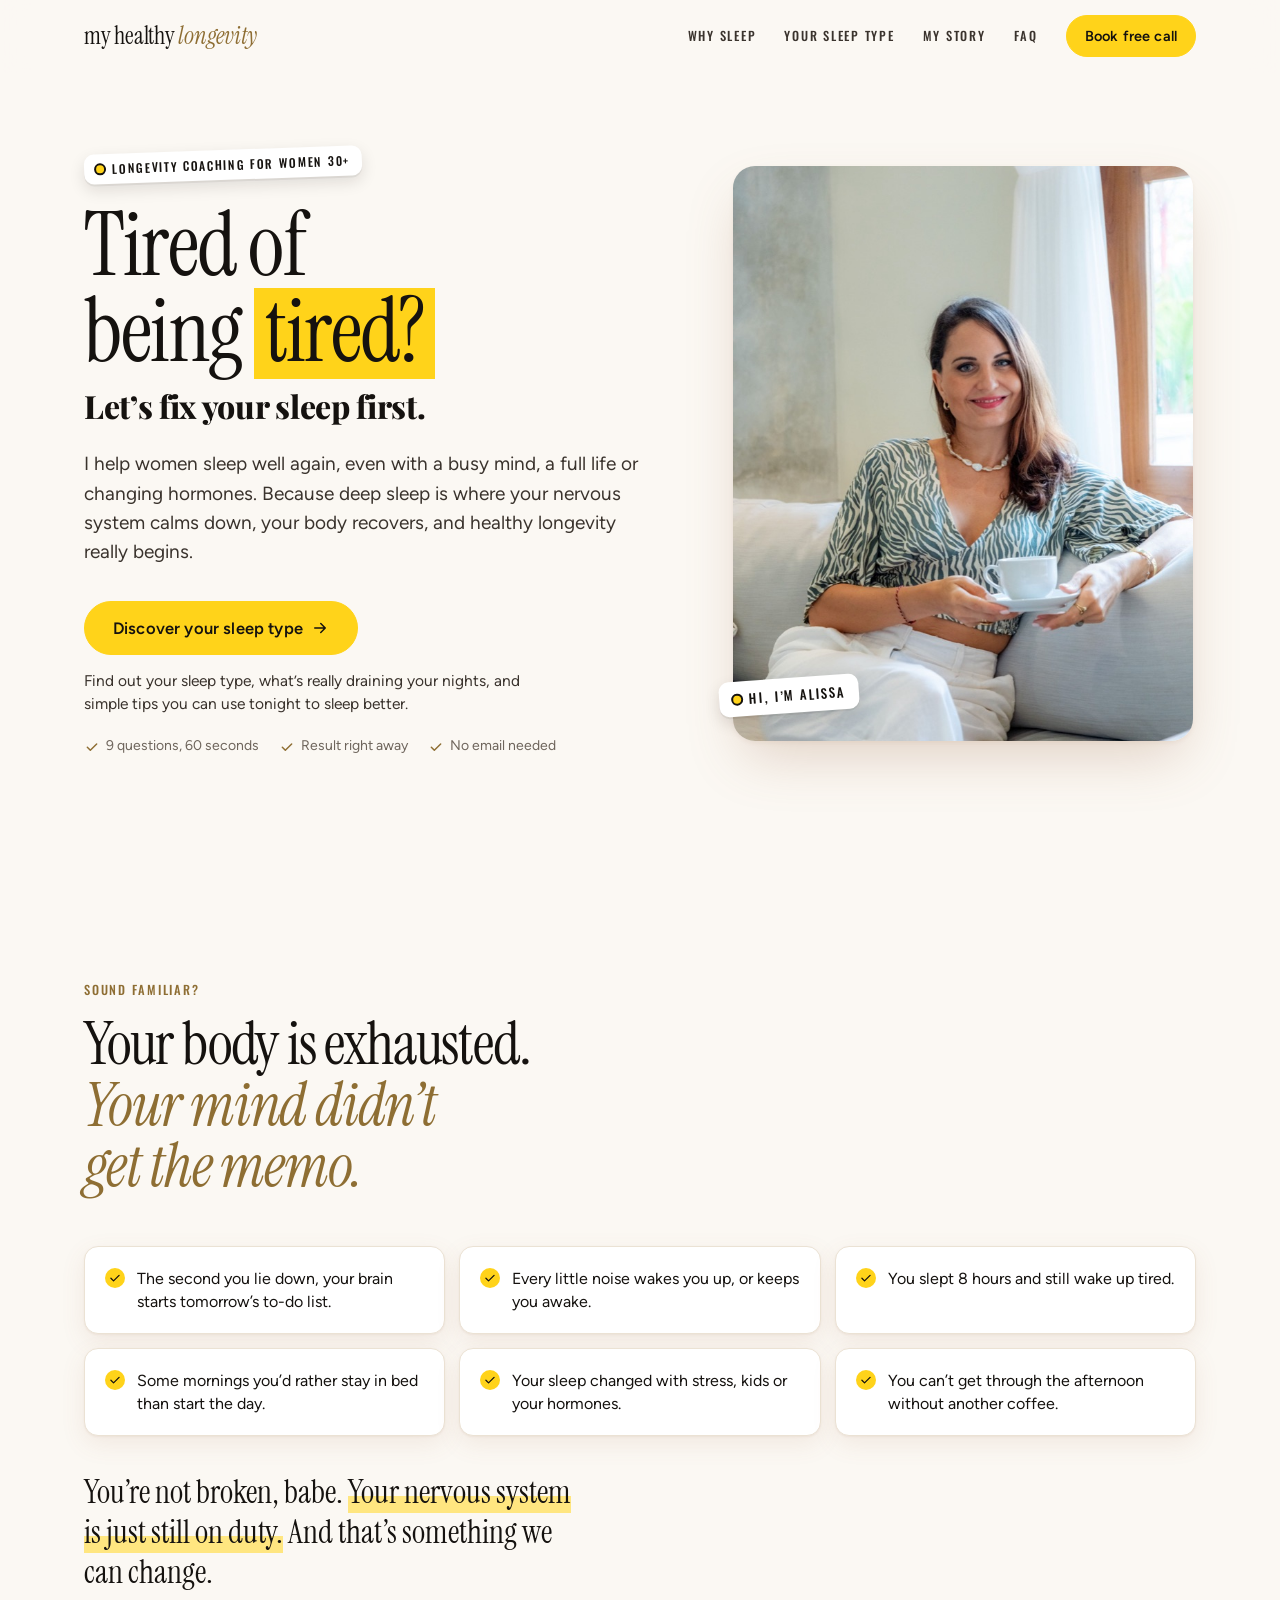
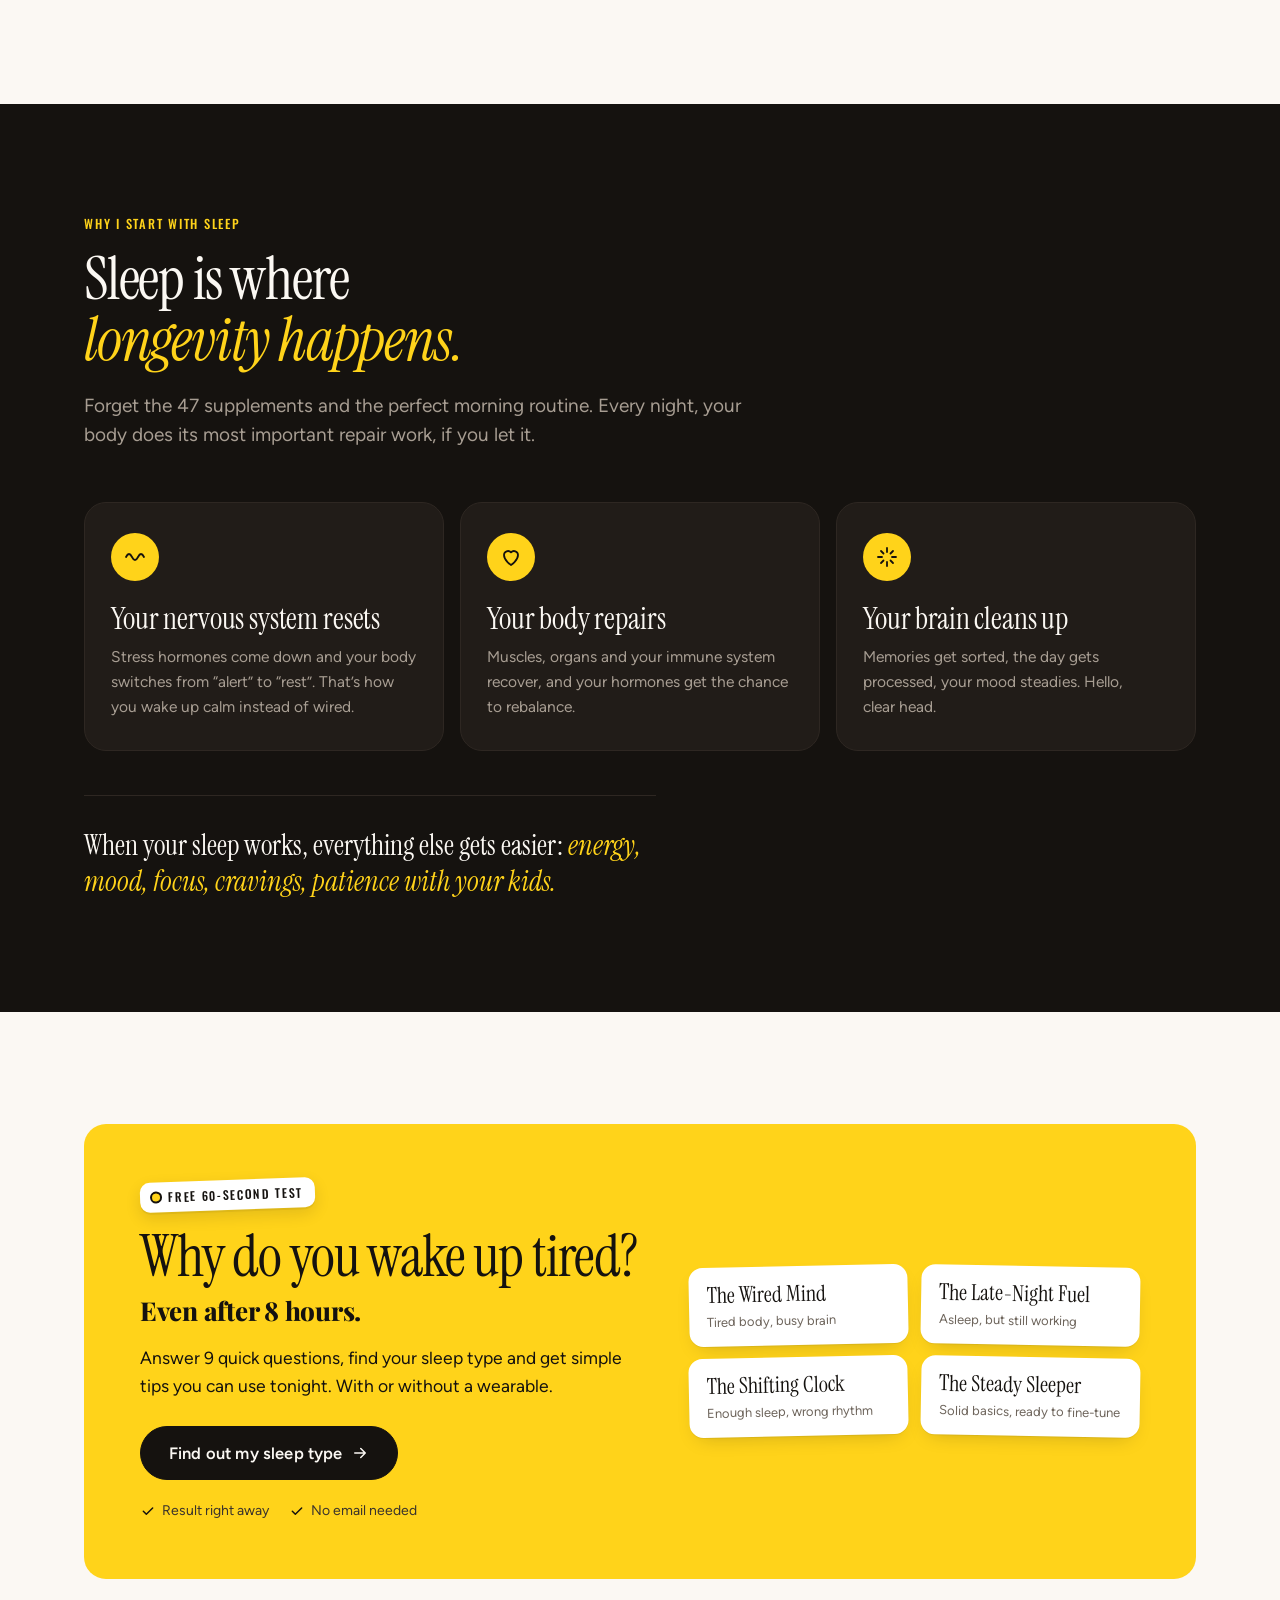
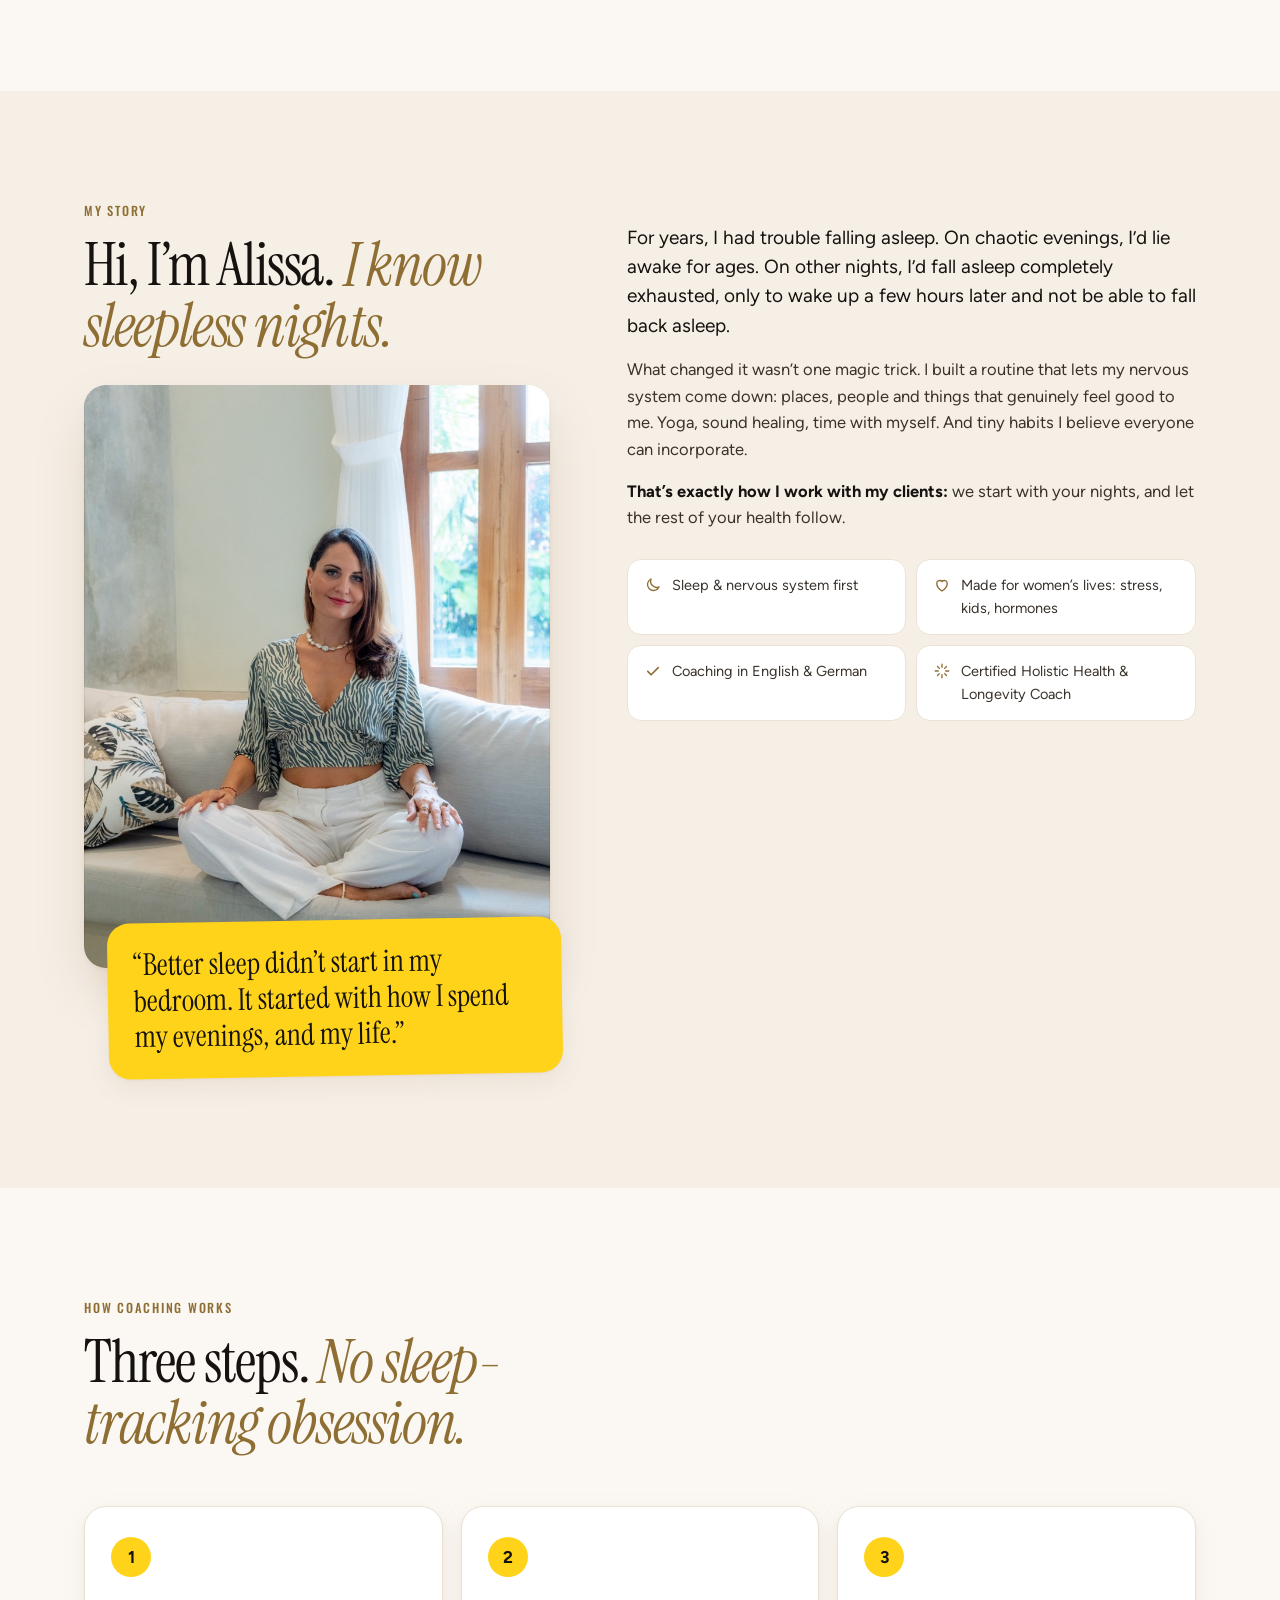
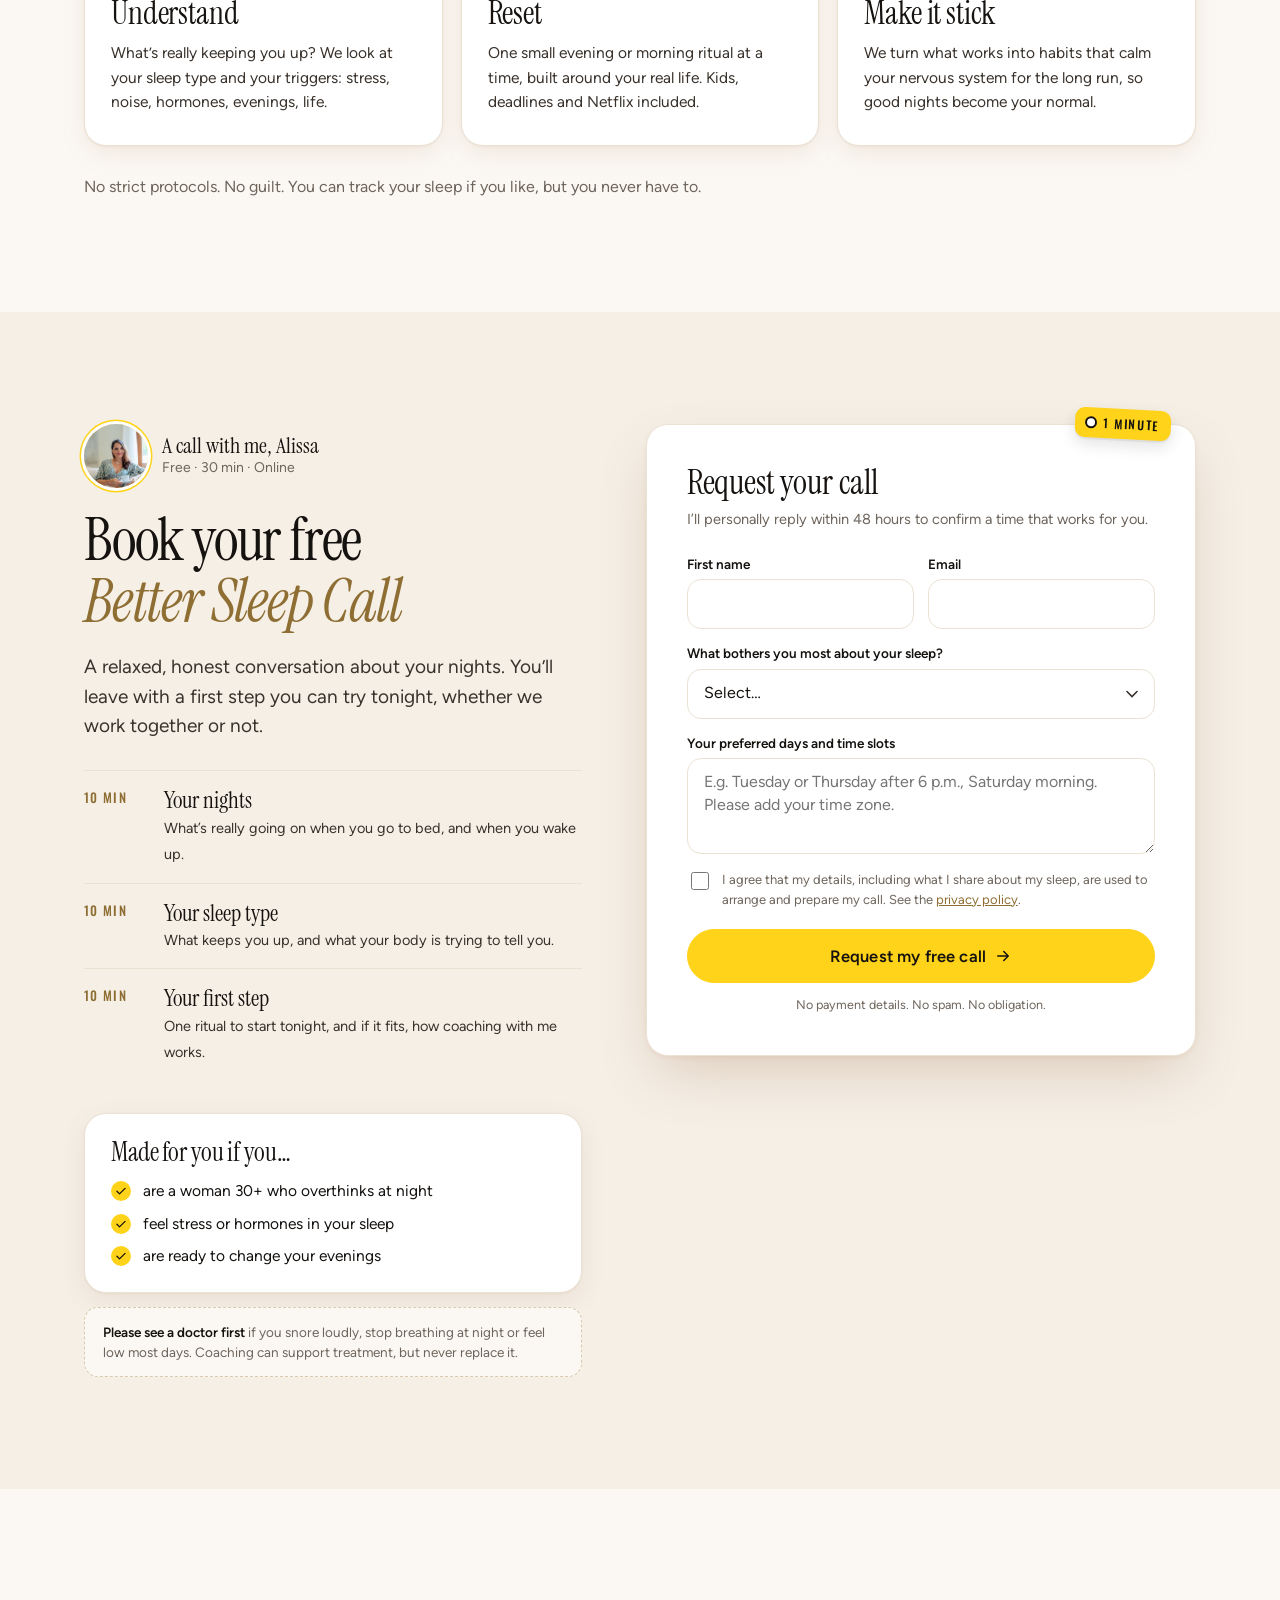
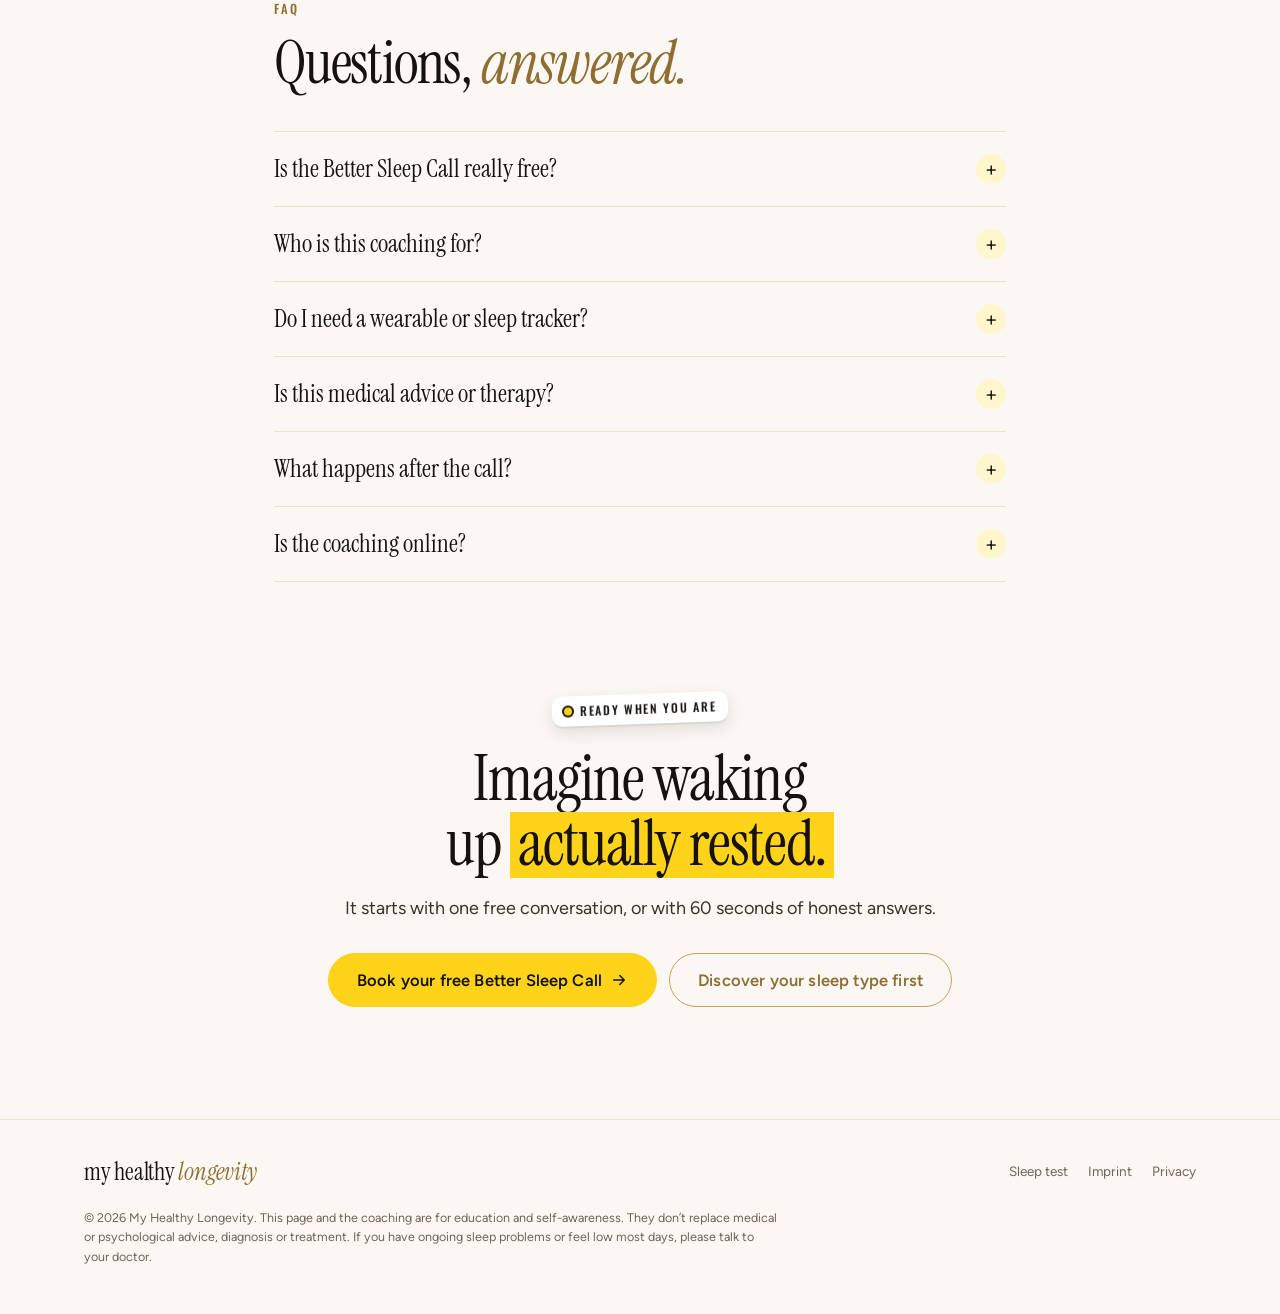
==== commit 42022d0e: "Add imprint and privacy pages, link them, sharpen consent texts Co-Authored-By: Claude Opus 5.5 <nor" ====
--- a/index.html
+++ b/index.html
@@ -13,7 +13,7 @@
 <link rel="icon" type="image/png" href="assets/favicon-koralle.png">
 <link rel="preload" href="assets/quiz/fonts/instrument-serif-latin-400-normal.woff2" as="font" type="font/woff2" crossorigin>
 <link rel="preload" href="assets/quiz/fonts/figtree-latin-wght-normal.woff2" as="font" type="font/woff2" crossorigin>
-<link rel="stylesheet" href="assets/styles.css?v=8">
+<link rel="stylesheet" href="assets/styles.css?v=9">
 <script>document.documentElement.classList.remove('no-js')</script>
 </head>
 <body>
@@ -258,7 +258,7 @@
             <textarea id="cf-times" name="preferred_times" rows="3" required placeholder="E.g. Tuesday or Thursday after 6 p.m., Saturday morning. Please add your time zone."></textarea>
           </div>
           <label class="consent"><input type="checkbox" name="privacy" required>
-            <span>I agree that my details are used to arrange the call. See the <a href="https://YOUR-DOMAIN/datenschutz.html" target="_blank" rel="noopener">privacy policy</a>.</span></label>
+            <span>I agree that my details, including what I share about my sleep, are used to arrange and prepare my call. See the <a href="privacy.html" target="_blank" rel="noopener">privacy policy</a>.</span></label>
           <button class="btn btn-accent" type="submit" data-cta="form-submit">Request my free call
             <svg aria-hidden="true"><use href="#i-arrow"/></svg></button>
           <p class="form-note">No payment details. No spam. No obligation.</p>
@@ -322,8 +322,8 @@
       <a class="wordmark" href="#top">my healthy <em>longevity</em></a>
       <nav aria-label="Legal">
         <a href="sleep-quiz.html">Sleep test</a>
-        <a href="https://YOUR-DOMAIN/impressum.html">Imprint</a>
-        <a href="https://YOUR-DOMAIN/datenschutz.html">Privacy</a>
+        <a href="imprint.html">Imprint</a>
+        <a href="privacy.html">Privacy</a>
       </nav>
     </div>
     <p class="disclaimer">© <span id="year">2026</span> My Healthy Longevity. This page and the coaching are for education and self-awareness. They don’t replace medical or psychological advice, diagnosis or treatment. If you have ongoing sleep problems or feel low most days, please talk to your doctor.</p>
--- a/assets/styles.css
+++ b/assets/styles.css
@@ -366,3 +366,25 @@
   .header .btn-sm{padding:0 14px;font-size:13.5px}
   .quiz-types div{font-size:19px;padding:14px}
 }
+
+/* ---------- Legal pages (imprint, privacy) ---------- */
+.legal-head{padding:22px 0;border-bottom:1px solid var(--linen-200)}
+.legal-head .container{display:flex;justify-content:space-between;align-items:center;gap:16px}
+.legal-head .back{font-size:14.5px;color:var(--gold-700);text-decoration:none;font-weight:600}
+.legal{padding:clamp(48px,7vw,88px) 0}
+.legal .container{max-width:760px}
+.legal h1{font-size:clamp(40px,6vw,60px);line-height:1.02}
+.legal .updated{margin-top:12px;font-size:14px;color:var(--ink-500)}
+.legal h2{font-size:clamp(26px,3.4vw,32px);line-height:1.1;margin:44px 0 12px}
+.legal h3{font-size:17px;margin:26px 0 6px}
+.legal p,.legal li{font-size:16px;line-height:1.65}
+.legal p{margin:10px 0}
+.legal ul{padding-left:20px;margin:10px 0}
+.legal li{margin:4px 0}
+.legal a{color:var(--gold-700)}
+.legal address{font-style:normal;line-height:1.65}
+.legal-card{background:var(--linen-0);border:1px solid var(--linen-200);border-radius:var(--radius-lg);padding:24px 26px;margin-top:28px;box-shadow:var(--shadow-soft)}
+.legal-card p{margin:0}
+.legal-card p+p{margin-top:14px}
+.legal-card strong{color:var(--ink-900)}
+.legal-toc{display:flex;flex-wrap:wrap;gap:8px 16px;margin-top:22px;font-size:14.5px}
